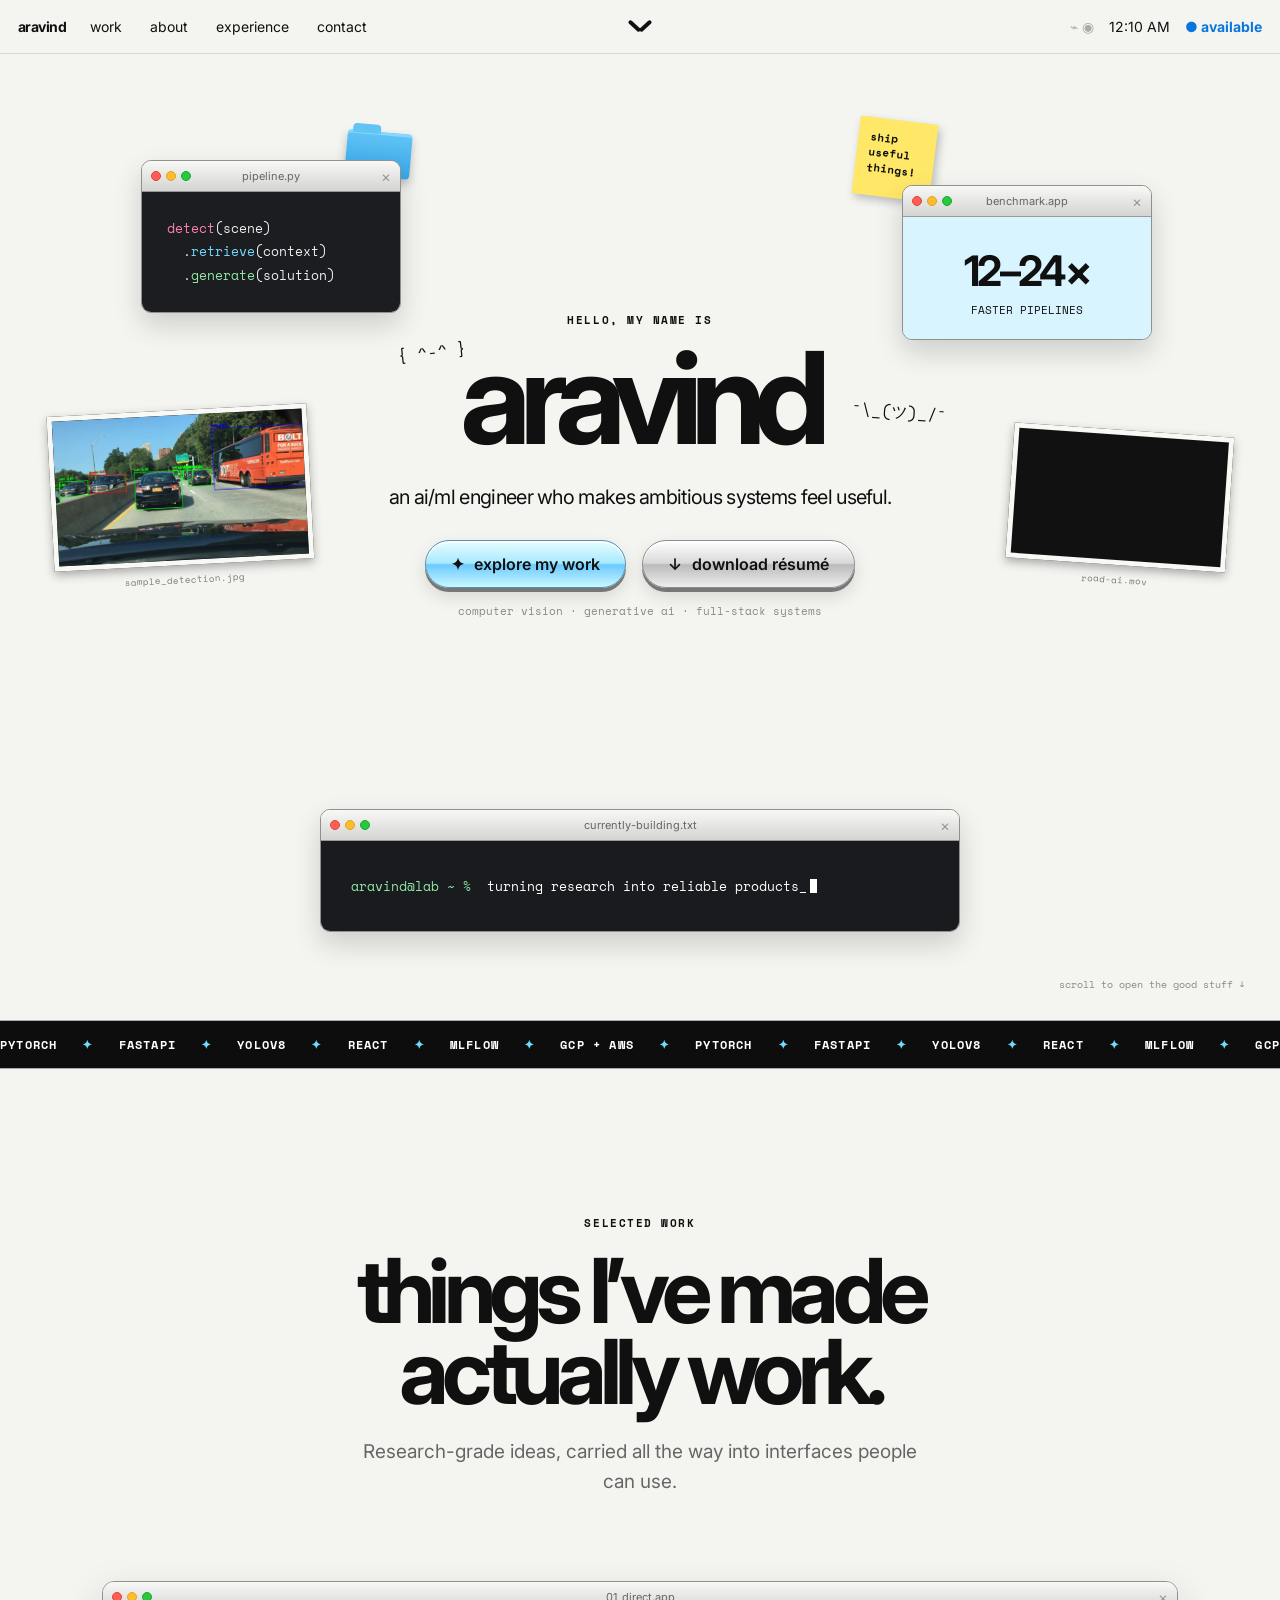
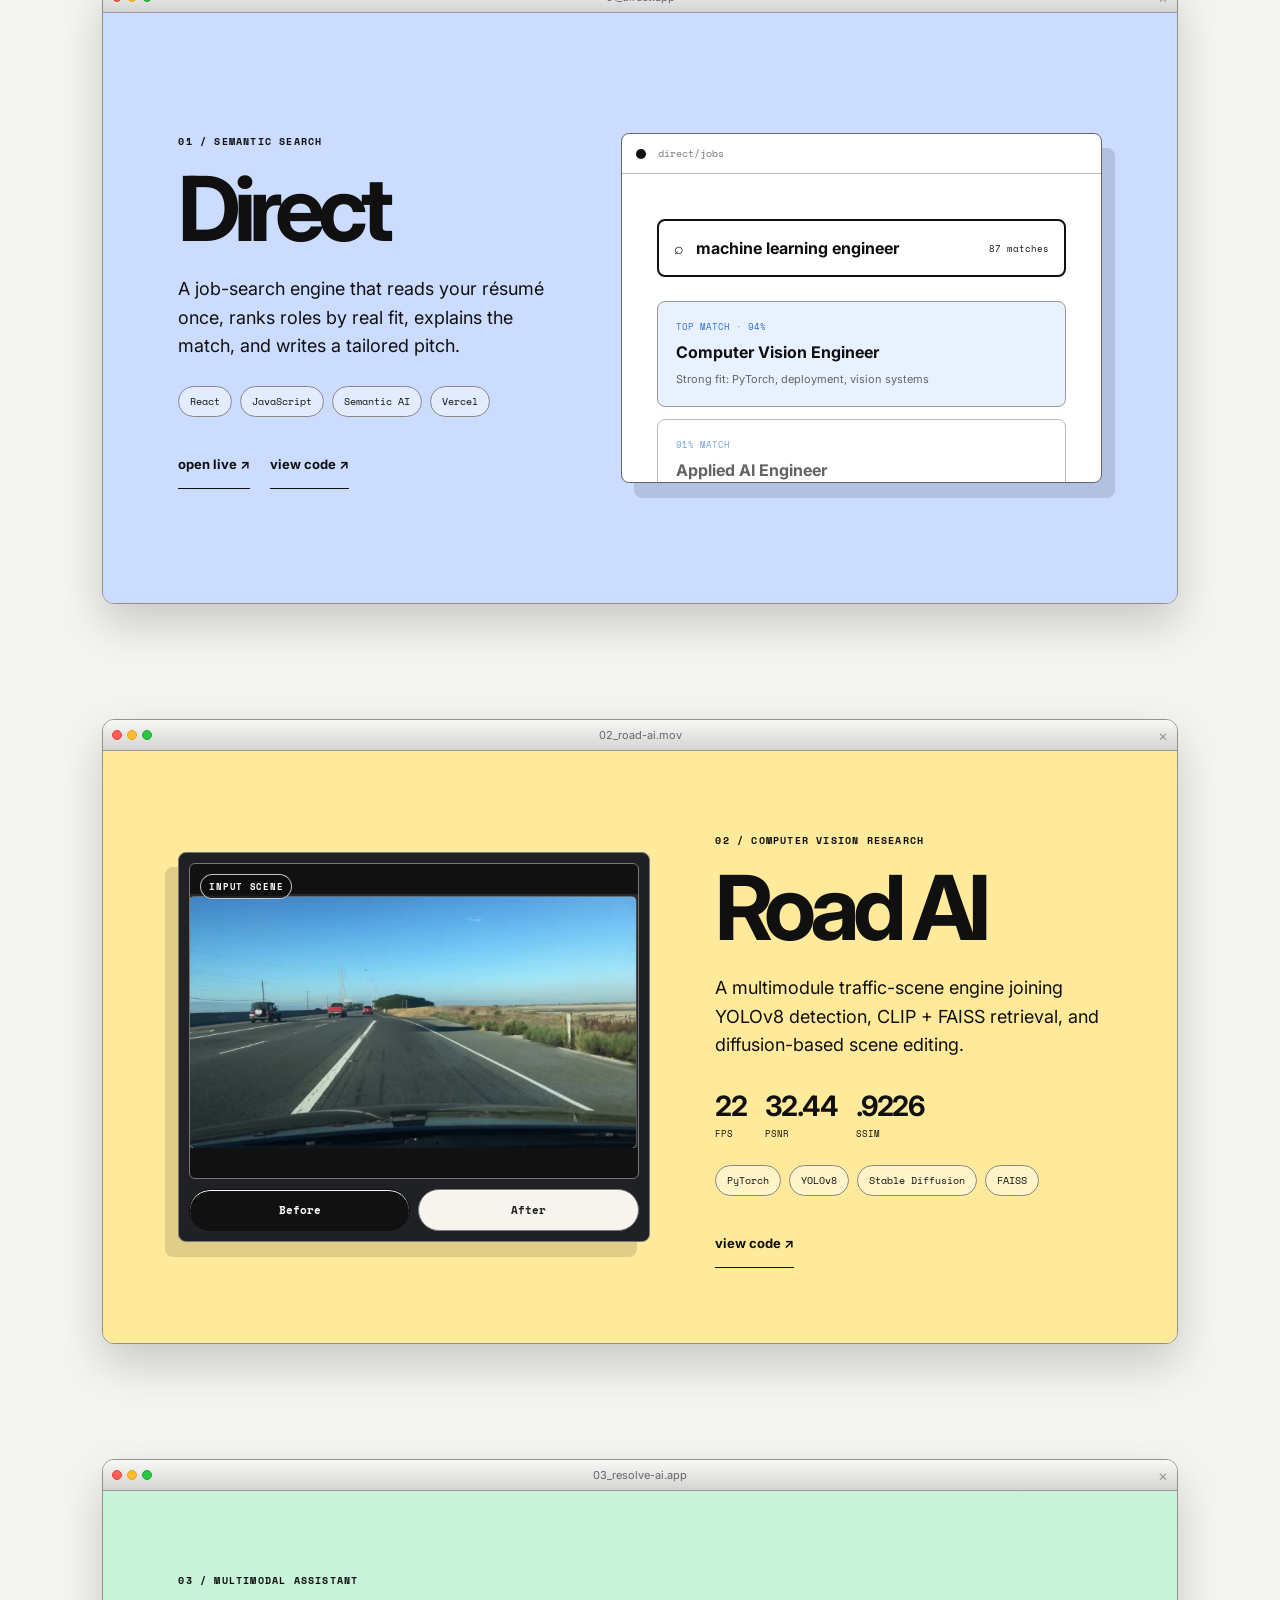
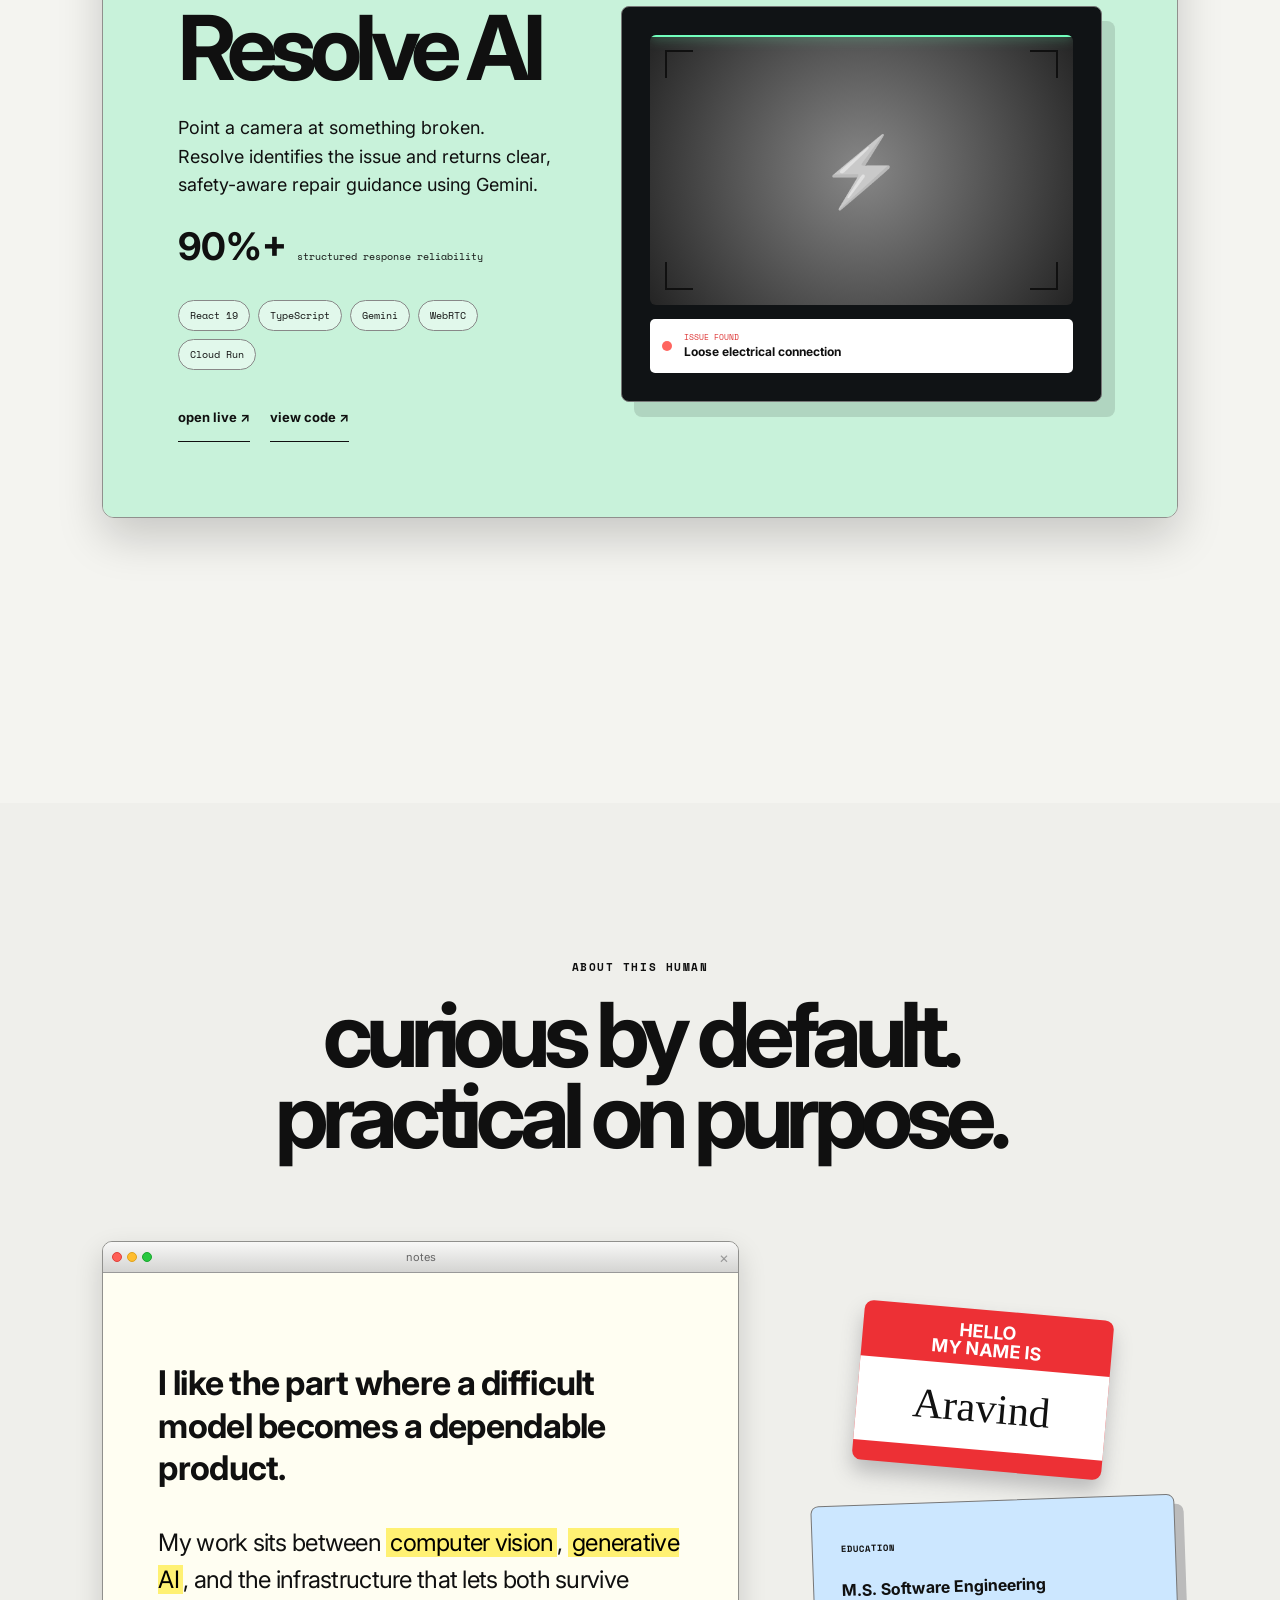
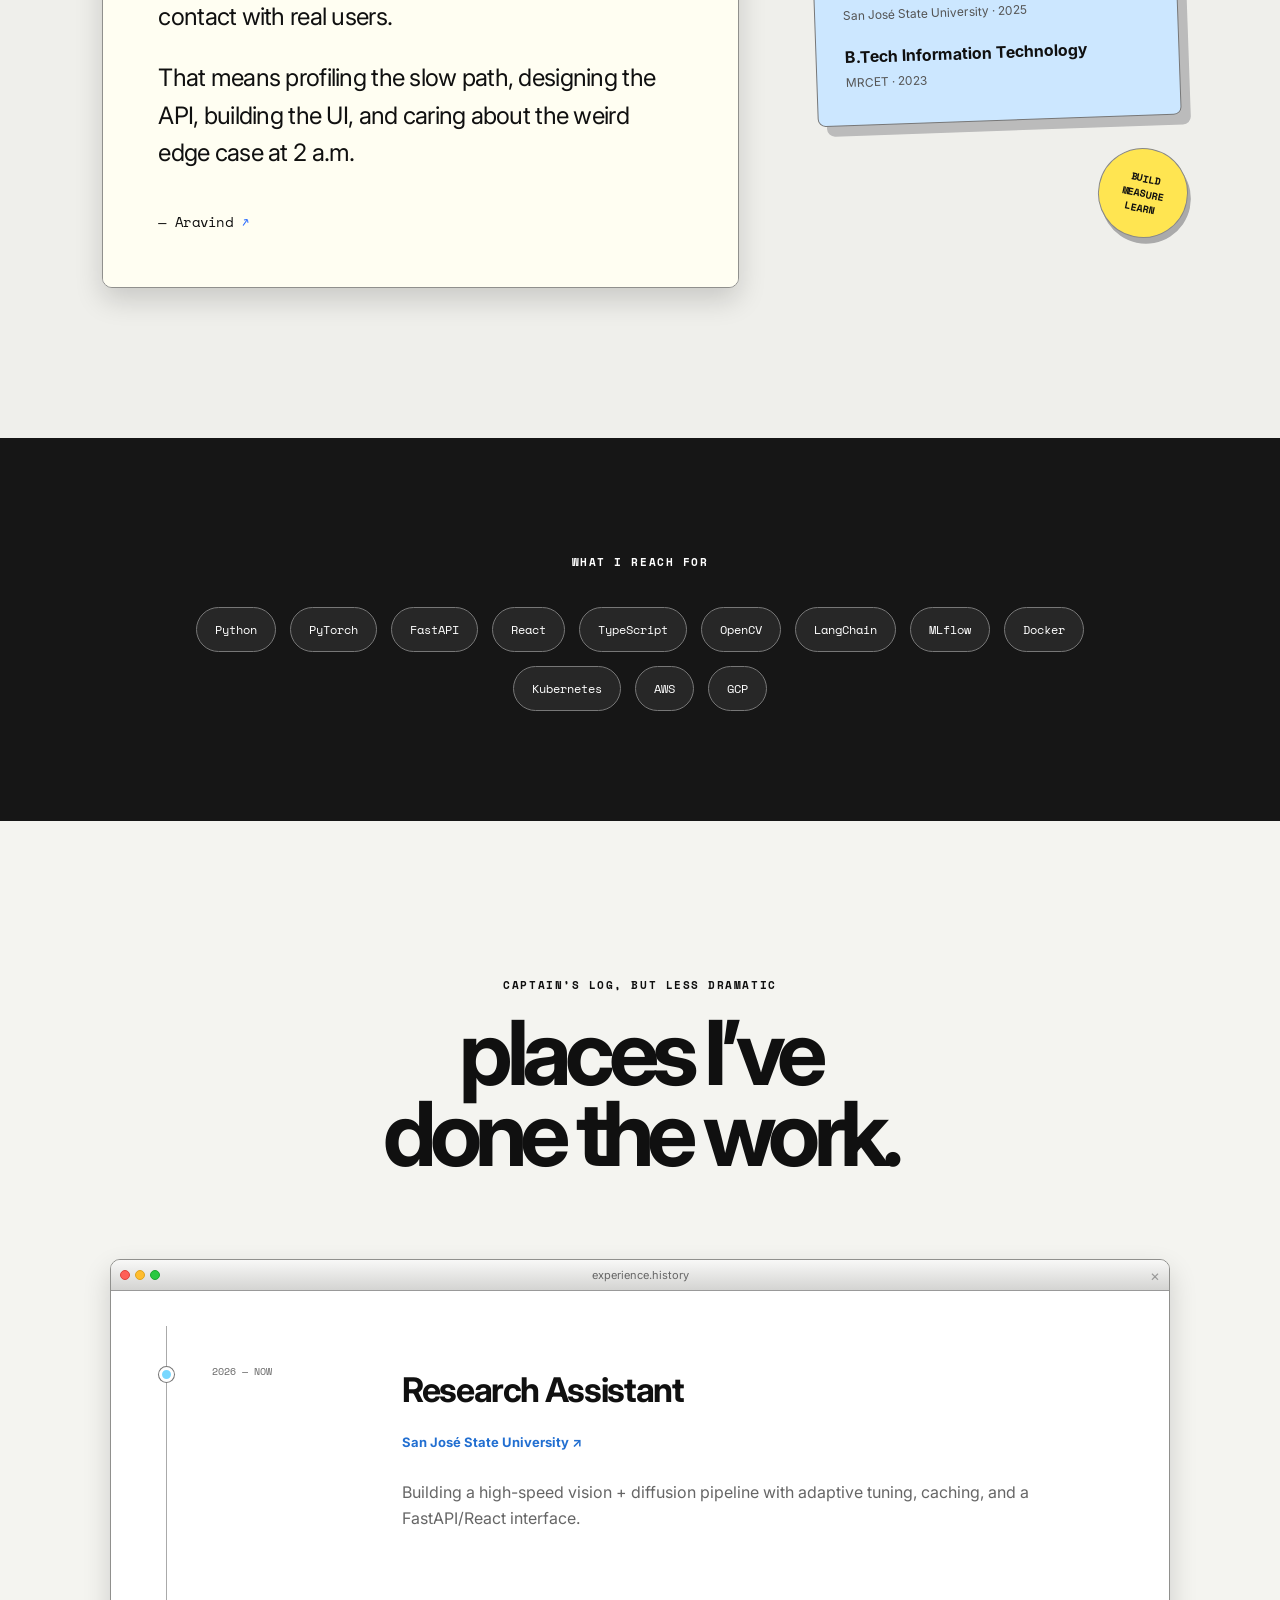
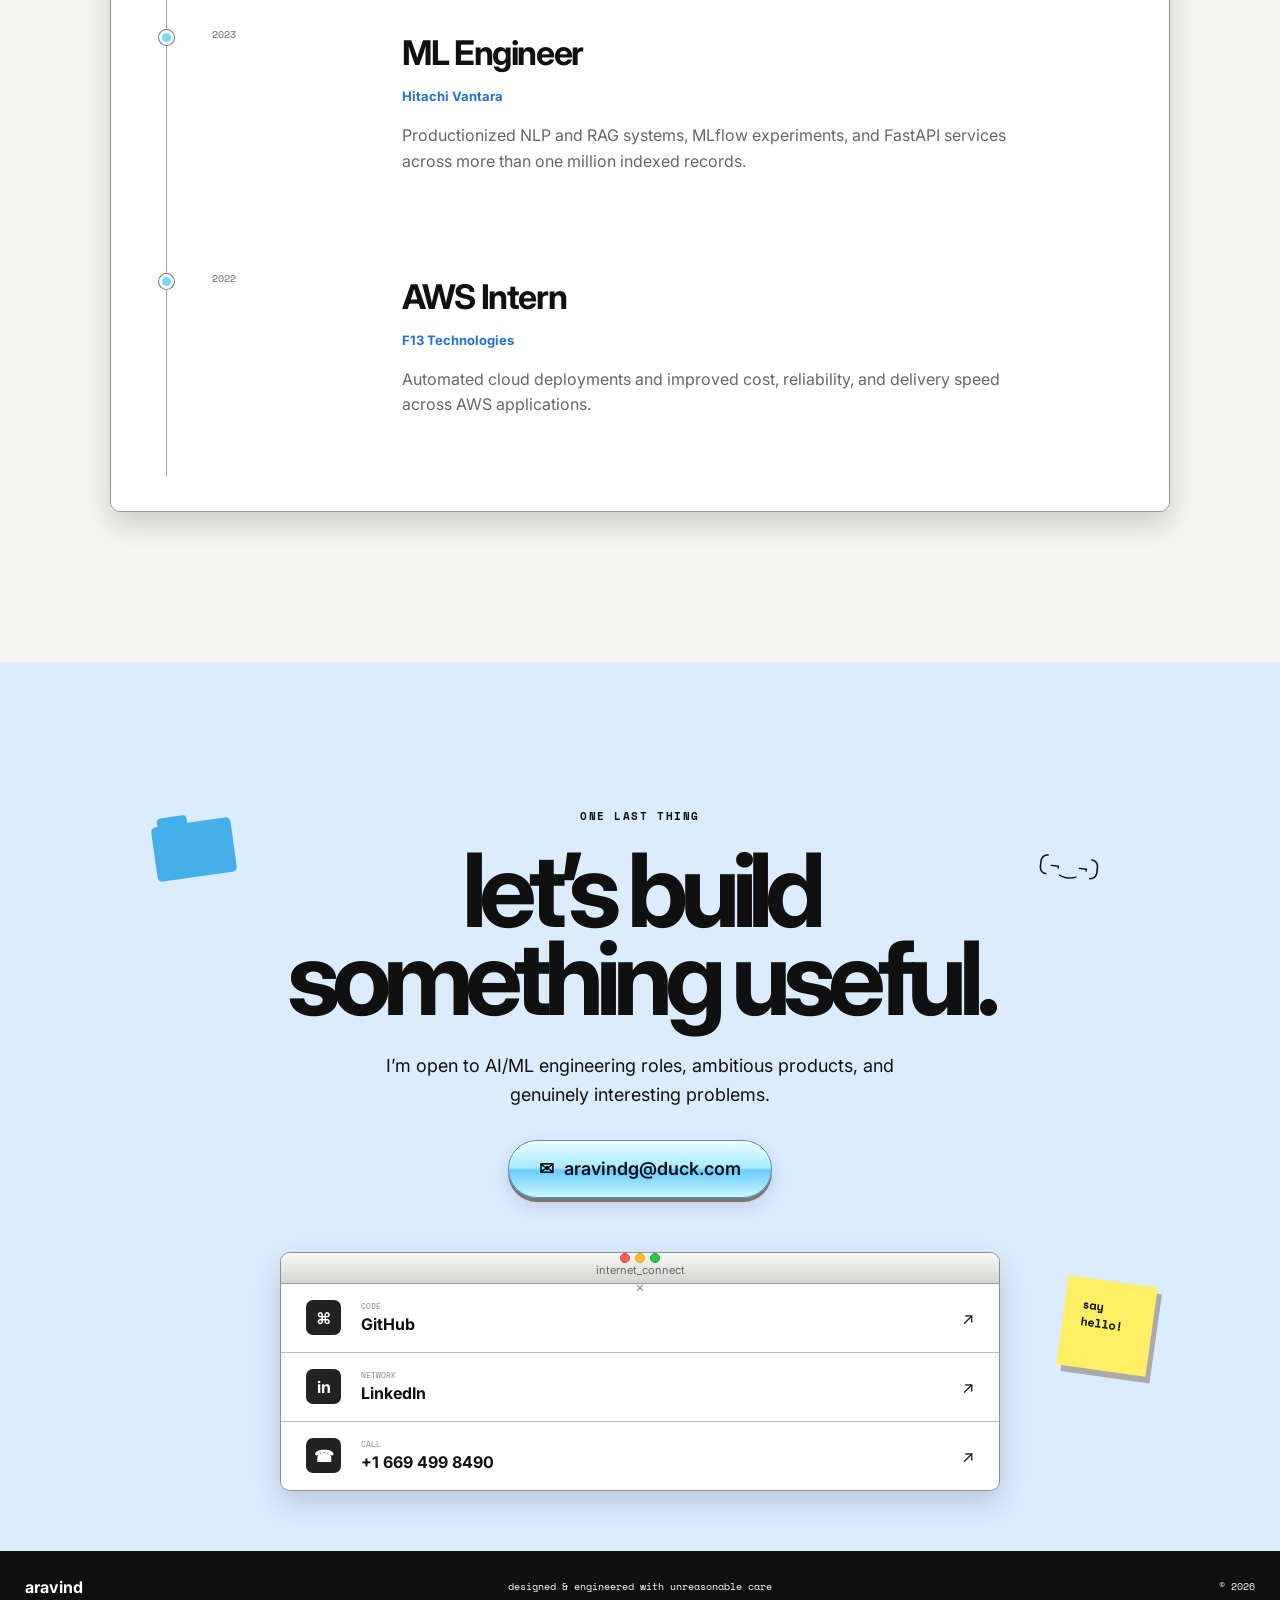
==== index-1.html @ 3f81b46a "Launch audited interactive portfolio" ====
<!doctype html>
<html lang="en">
<head>
  <meta charset="utf-8">
  <meta name="viewport" content="width=device-width,initial-scale=1">
  <meta name="description" content="Aravind Gudikandula — AI/ML engineer building useful computer vision, retrieval, and full-stack systems.">
  <meta name="theme-color" content="#f4f4f0">
  <title>Aravind Gudikandula — AI/ML Engineer</title>
  <link rel="preconnect" href="https://fonts.googleapis.com">
  <link rel="preconnect" href="https://fonts.gstatic.com" crossorigin>
  <link href="https://fonts.googleapis.com/css2?family=Inter:wght@400;500;600;700&family=Space+Mono:wght@400;700&display=swap" rel="stylesheet">
  <link rel="stylesheet" href="clicky.css">
  <link rel="stylesheet" href="clicky-theme.css">
  <link rel="stylesheet" href="clicky-audit.css?v=5">
</head>
<body>
  <a class="skip-link" href="#main">Skip to content</a>
  <header class="menu-bar" aria-label="Primary navigation">
    <a class="wordmark" href="#home">aravind</a>
    <nav class="desktop-nav" aria-label="Portfolio sections"><a href="#work">work</a><a href="#about">about</a><a href="#experience">experience</a><a href="#contact">contact</a></nav>
    <div class="menu-center" aria-hidden="true"><span></span><span></span></div>
    <details class="mobile-nav">
      <summary>menu</summary>
      <nav aria-label="Mobile portfolio sections"><a href="#work">work</a><a href="#about">about</a><a href="#experience">experience</a><a href="#contact">contact</a></nav>
    </details>
    <div class="menu-status"><span class="status-icons" aria-hidden="true">⌁ ◉</span><span id="clock">9:41 AM</span><a class="top-cta" href="mailto:aravindg@duck.com">● available</a></div>
  </header>
  <main id="main">
    <section class="hero dotted" id="home" aria-labelledby="hero-title">
      <div class="floaty folder folder-a" aria-hidden="true"><span></span></div><div class="floaty sticky sticky-a" aria-hidden="true">ship<br>useful<br>things!</div>
      <div class="floaty emoticon face-a" aria-hidden="true">{ ^-^ }</div><div class="floaty emoticon face-b" aria-hidden="true">¯\_(ツ)_/¯</div>
      <div class="floaty mini-photo photo-a" aria-hidden="true"><div><img src="assets/sample_detection.jpg" alt="" width="1280" height="720"></div><small>sample_detection.jpg</small></div><div class="floaty mini-photo photo-b" aria-hidden="true"><div><video autoplay muted loop playsinline preload="metadata"><source src="media/output_detections_web.mp4" type="video/mp4"></video></div><small>road-ai.mov</small></div>
      <div class="window floaty code-window" data-drift="-8" aria-label="A code window showing an AI pipeline"><div class="window-bar"><span class="traffic"><i></i><i></i><i></i></span><span>pipeline.py</span><b>×</b></div><pre><span class="pink">detect</span>(scene)
  .<span class="blue">retrieve</span>(context)
  .<span class="green">generate</span>(solution)</pre></div>
      <div class="window floaty metric-window" data-drift="12" aria-label="A metric window showing 12 to 24 times faster"><div class="window-bar"><span class="traffic"><i></i><i></i><i></i></span><span>benchmark.app</span><b>×</b></div><div class="metric-content"><strong>12–24×</strong><span>faster pipelines</span></div></div>
      <div class="hero-copy"><span class="eyebrow">HELLO, MY NAME IS</span><h1 id="hero-title">aravind</h1><p>an ai/ml engineer who makes ambitious systems feel useful.</p><div class="hero-actions"><a class="aqua-button" href="#work"><span>✦</span> explore my work</a><a class="silver-button" href="Aravind_Gudikandula_.pdf" download><span>↓</span> download résumé</a></div><small>computer vision · generative ai · full-stack systems</small></div>
      <div class="window hero-console" data-drift="5" aria-label="Currently building status"><div class="window-bar"><span class="traffic"><i></i><i></i><i></i></span><span>currently-building.txt</span><b>×</b></div><div class="console-body"><span class="terminal-prompt">aravind@lab ~ %</span><span class="typing-line" data-text="turning research into reliable products_"></span></div></div>
      <a class="scroll-note" href="#work">scroll to open the good stuff ↓</a>
    </section>
    <section class="ticker" aria-label="Core technologies"><div class="ticker-track"><span>PYTORCH</span><i>✦</i><span>FASTAPI</span><i>✦</i><span>YOLOV8</span><i>✦</i><span>REACT</span><i>✦</i><span>MLFLOW</span><i>✦</i><span>GCP + AWS</span><i>✦</i><span>PYTORCH</span><i>✦</i><span>FASTAPI</span><i>✦</i><span>YOLOV8</span><i>✦</i><span>REACT</span><i>✦</i><span>MLFLOW</span><i>✦</i><span>GCP + AWS</span><i>✦</i></div></section>
    <section class="work-section dotted" id="work" aria-labelledby="work-title">
      <div class="section-intro reveal"><span class="kicker">selected work</span><h2 id="work-title">things I’ve made<br>actually work.</h2><p>Research-grade ideas, carried all the way into interfaces people can use.</p></div>
      <article class="project-window project-blue reveal" aria-labelledby="direct-title"><div class="window-bar"><span class="traffic"><i></i><i></i><i></i></span><span>01_direct.app</span><b>×</b></div><div class="project-layout"><div class="project-copy"><span class="project-index">01 / SEMANTIC SEARCH</span><h3 id="direct-title">Direct</h3><p>A job-search engine that reads your résumé once, ranks roles by real fit, explains the match, and writes a tailored pitch.</p><div class="chips"><span>React</span><span>JavaScript</span><span>Semantic AI</span><span>Vercel</span></div><div class="project-links"><a href="https://job-search-engine-eta.vercel.app" target="_blank" rel="noreferrer">open live ↗</a><a href="https://github.com/aravindg24/Job-Search-Engine" target="_blank" rel="noreferrer">view code ↗</a></div></div><div class="project-demo search-demo" aria-hidden="true"><div class="browser-shell"><div class="browser-top"><i></i><span>direct/jobs</span></div><div class="search-ui"><span>⌕</span><b>machine learning engineer</b><em>87 matches</em></div><div class="match-card"><small>TOP MATCH · 94%</small><strong>Computer Vision Engineer</strong><span>Strong fit: PyTorch, deployment, vision systems</span></div><div class="match-card faded"><small>91% MATCH</small><strong>Applied AI Engineer</strong></div></div></div></div></article>
      <article class="project-window project-yellow reveal" aria-labelledby="road-title"><div class="window-bar"><span class="traffic"><i></i><i></i><i></i></span><span>02_road-ai.mov</span><b>×</b></div><div class="project-layout reverse"><div class="project-copy"><span class="project-index">02 / COMPUTER VISION RESEARCH</span><h3 id="road-title">Road AI</h3><p>A multimodule traffic-scene engine joining YOLOv8 detection, CLIP + FAISS retrieval, and diffusion-based scene editing.</p><div class="big-metrics"><div><b>22</b><span>FPS</span></div><div><b>32.44</b><span>PSNR</span></div><div><b>.9226</b><span>SSIM</span></div></div><div class="chips"><span>PyTorch</span><span>YOLOv8</span><span>Stable Diffusion</span><span>FAISS</span></div><div class="project-links"><a href="https://github.com/aravindg24/road-ai" target="_blank" rel="noreferrer">view code ↗</a></div></div><div class="project-demo vision-demo road-comparison" data-road-compare><div class="road-compare-stage"><img class="is-active" data-compare-view="before" src="assets/road-ai-before.png" alt="Original highway scene before Road AI processing" width="656" height="372"><img data-compare-view="after" src="assets/road-ai-after.png" alt="Highway scene after Road AI adds vehicle detection boxes and labels" width="656" height="372"><span class="road-compare-label" aria-live="polite">Input scene</span></div><div class="road-compare-controls" role="group" aria-label="Road AI pipeline comparison"><button class="is-active" type="button" data-compare-target="before" aria-pressed="true">Before</button><button type="button" data-compare-target="after" aria-pressed="false">After</button></div></div></div></article>
      <article class="project-window project-mint reveal" aria-labelledby="resolve-title"><div class="window-bar"><span class="traffic"><i></i><i></i><i></i></span><span>03_resolve-ai.app</span><b>×</b></div><div class="project-layout"><div class="project-copy"><span class="project-index">03 / MULTIMODAL ASSISTANT</span><h3 id="resolve-title">Resolve AI</h3><p>Point a camera at something broken. Resolve identifies the issue and returns clear, safety-aware repair guidance using Gemini.</p><div class="callout"><strong>90%+</strong><span>structured response reliability</span></div><div class="chips"><span>React 19</span><span>TypeScript</span><span>Gemini</span><span>WebRTC</span><span>Cloud Run</span></div><div class="project-links"><a href="https://resolve-ai-service-960225205764.us-central1.run.app/" target="_blank" rel="noreferrer">open live ↗</a><a href="https://github.com/aravindg24/resolve-ai" target="_blank" rel="noreferrer">view code ↗</a></div></div><div class="project-demo resolve-demo" aria-hidden="true"><div class="camera"><div class="scan-line"></div><span class="focus tl"></span><span class="focus tr"></span><span class="focus bl"></span><span class="focus br"></span><div class="socket">⚡</div></div><div class="diagnosis"><i></i><span><small>ISSUE FOUND</small><b>Loose electrical connection</b></span></div></div></div></article>
    </section>
    <section class="about-section" id="about" aria-labelledby="about-title"><div class="about-stage dotted"><div class="section-intro reveal"><span class="kicker">about this human</span><h2 id="about-title">curious by default.<br>practical on purpose.</h2></div><div class="about-grid"><div class="window notes-window reveal"><div class="window-bar"><span class="traffic"><i></i><i></i><i></i></span><span>notes</span><b>×</b></div><div class="notes-copy"><p>I like the part where a difficult model becomes a dependable product.</p><p>My work sits between <mark>computer vision</mark>, <mark>generative AI</mark>, and the infrastructure that lets both survive contact with real users.</p><p>That means profiling the slow path, designing the API, building the UI, and caring about the weird edge case at 2 a.m.</p><div class="signature">— Aravind <span>↗</span></div></div></div><div class="about-side reveal"><div class="hello-card"><span>HELLO<br>MY NAME IS</span><strong>Aravind</strong></div><div class="education-card"><span>EDUCATION</span><b>M.S. Software Engineering</b><p>San José State University · 2025</p><b>B.Tech Information Technology</b><p>MRCET · 2023</p></div><div class="tiny-sticker">BUILD<br>MEASURE<br>LEARN</div></div></div></div><div class="skills-board reveal"><span class="kicker">what I reach for</span><div class="skill-cloud"><span>Python</span><span>PyTorch</span><span>FastAPI</span><span>React</span><span>TypeScript</span><span>OpenCV</span><span>LangChain</span><span>MLflow</span><span>Docker</span><span>Kubernetes</span><span>AWS</span><span>GCP</span></div></div></section>
    <section class="experience-section dotted" id="experience" aria-labelledby="experience-title"><div class="section-intro reveal"><span class="kicker">captain’s log, but less dramatic</span><h2 id="experience-title">places I’ve<br>done the work.</h2></div><div class="timeline-window window reveal"><div class="window-bar"><span class="traffic"><i></i><i></i><i></i></span><span>experience.history</span><b>×</b></div><div class="timeline-list"><article><time>2026 — NOW</time><div><h3>Research Assistant</h3><a href="https://www.sjsu.edu/" target="_blank" rel="noreferrer">San José State University ↗</a><p>Building a high-speed vision + diffusion pipeline with adaptive tuning, caching, and a FastAPI/React interface.</p></div><span class="timeline-dot"></span></article><article><time>2023</time><div><h3>ML Engineer</h3><strong>Hitachi Vantara</strong><p>Productionized NLP and RAG systems, MLflow experiments, and FastAPI services across more than one million indexed records.</p></div><span class="timeline-dot"></span></article><article><time>2022</time><div><h3>AWS Intern</h3><strong>F13 Technologies</strong><p>Automated cloud deployments and improved cost, reliability, and delivery speed across AWS applications.</p></div><span class="timeline-dot"></span></article></div></div></section>
    <section class="contact-section" id="contact" aria-labelledby="contact-title"><div class="contact-chaos dotted"><div class="floaty contact-folder" aria-hidden="true"><span></span></div><div class="floaty contact-face" aria-hidden="true">(¬‿¬)</div><div class="floaty contact-sticky" aria-hidden="true">say<br>hello!</div><div class="contact-copy reveal"><span class="kicker">one last thing</span><h2 id="contact-title">let’s build<br>something useful.</h2><p>I’m open to AI/ML engineering roles, ambitious products, and genuinely interesting problems.</p><a class="aqua-button large" href="mailto:aravindg@duck.com"><span>✉</span> aravindg@duck.com</a></div><div class="window contact-window reveal"><div class="window-bar"><span class="traffic"><i></i><i></i><i></i></span><span>internet_connect</span><b>×</b></div><a href="https://github.com/aravindg24" target="_blank" rel="noreferrer"><span>⌘</span><div><small>CODE</small><b>GitHub</b></div><i>↗</i></a><a href="https://linkedin.com/in/aravind-gudikandula" target="_blank" rel="noreferrer"><span>in</span><div><small>NETWORK</small><b>LinkedIn</b></div><i>↗</i></a><a href="tel:+16694998490"><span>☎</span><div><small>CALL</small><b>+1 669 499 8490</b></div><i>↗</i></a></div></div></section>
  </main>
  <footer><a href="#home">aravind</a><span>designed & engineered with unreasonable care</span><span>© 2026</span></footer>
  <script src="clicky.js" defer></script>
  <script src="clicky-audit.js?v=2" defer></script>
</body>
</html>
---- clicky.css ----
:root{--paper:#f4f4f0;--ink:#101010;--blue:#277cff;--aqua:#bff6ff;--mono:'Space Mono',monospace;--sans:'Inter',Arial,sans-serif}*{box-sizing:border-box}html{scroll-behavior:smooth}body{margin:0;color:var(--ink);background:var(--paper);font-family:var(--sans);font-size:16px;overflow-x:hidden}a{color:inherit;text-decoration:none}button,a{touch-action:manipulation}::selection{background:#9be8ff;color:#000}.skip-link{position:fixed;left:12px;top:-60px;z-index:1000;background:#000;color:#fff;padding:10px 16px;border-radius:8px}.skip-link:focus{top:12px}.dotted{background-image:radial-gradient(#c8c8c4 .7px,transparent .7px);background-size:18px 18px}.menu-bar{height:54px;position:fixed;inset:0 0 auto;z-index:100;display:grid;grid-template-columns:1fr auto 1fr;align-items:center;padding:0 18px;border-bottom:1px solid #d8d8d4;background:rgba(244,244,240,.9);backdrop-filter:blur(14px);font-size:14px}.wordmark{font-weight:700;letter-spacing:-.04em}.desktop-nav{display:flex;gap:28px;margin-left:26px}.desktop-nav a,.top-cta{transition:.2s}.desktop-nav a:hover{color:var(--blue);transform:translateY(-1px)}.menu-center{position:absolute;left:50%;top:13px;width:32px;height:27px;transform:translateX(-50%)}.menu-center span{position:absolute;width:15px;height:4px;background:#111;border-radius:3px;transform:rotate(42deg);left:3px;top:11px}.menu-center span+span{transform:rotate(-42deg);left:14px}.menu-status{justify-self:end;display:flex;gap:15px;align-items:center}.status-icons{color:#aaa}.top-cta{color:#0876dc;font-weight:700}.top-cta:hover{transform:translateY(-1px)}
.hero{min-height:1020px;position:relative;display:flex;align-items:center;justify-content:center;padding:100px 24px 160px;overflow:hidden}.hero-copy{position:relative;z-index:5;text-align:center;margin-top:-35px}.eyebrow,.kicker{display:inline-block;font:700 11px var(--mono);letter-spacing:.14em;text-transform:uppercase}.hero h1{font-size:clamp(76px,10vw,164px);line-height:.82;letter-spacing:-.09em;margin:16px 0 32px}.hero-copy>p{font-size:clamp(18px,1.55vw,26px);letter-spacing:-.035em;margin:0 auto 28px;max-width:650px}.hero-copy>small{display:block;margin-top:15px;color:#888;font:11px var(--mono)}.hero-actions{display:flex;gap:16px;justify-content:center}.aqua-button,.silver-button{min-height:48px;display:inline-flex;align-items:center;gap:10px;padding:0 25px;border:1px solid #8e8e8e;border-radius:999px;font-weight:600;box-shadow:inset 0 2px 0 rgba(255,255,255,.9),0 4px 0 #777,0 8px 18px rgba(0,0,0,.13);transition:.18s}.aqua-button{background:linear-gradient(#e8fdff 0,#a8eaff 48%,#6ccaff 52%,#c9f7ff 100%);border-color:#5591b3}.silver-button{background:linear-gradient(#fff,#d9d9d9 48%,#bbb 52%,#eee)}.aqua-button:hover,.silver-button:hover{transform:translateY(-3px);box-shadow:inset 0 2px 0 #fff,0 6px 0 #777,0 12px 25px rgba(0,0,0,.16)}.aqua-button:active,.silver-button:active{transform:translateY(2px);box-shadow:inset 0 1px 2px #777,0 1px 0 #777}.floaty{position:absolute;z-index:2}.window,.project-window{background:#ececea;border:1px solid #90908d;border-radius:10px;box-shadow:0 12px 28px rgba(0,0,0,.16);overflow:hidden}.window-bar{height:31px;display:grid;grid-template-columns:1fr auto 1fr;align-items:center;padding:0 9px;border-bottom:1px solid #999;background:linear-gradient(#f8f8f7,#d4d4d2);color:#666;font:11px var(--sans);user-select:none}.window-bar>b{justify-self:end;font-size:15px;font-weight:400;color:#999}.traffic{display:flex;gap:5px}.traffic i{width:10px;height:10px;border-radius:50%;background:#ff5f57;border:1px solid #df413a}.traffic i:nth-child(2){background:#ffbd2e;border-color:#dfa31e}.traffic i:nth-child(3){background:#28c840;border-color:#1aa62e}.code-window{left:11%;top:160px;width:260px;transform:rotate(-3deg)}.code-window pre{margin:0;padding:25px;background:#1c1d20;color:#eee;font:13px/1.8 var(--mono)}.pink{color:#ff7eb3}.blue{color:#75d7ff}.green{color:#92e6a7}.metric-window{right:10%;top:185px;width:250px;transform:rotate(2.5deg)}.metric-content{height:122px;display:flex;flex-direction:column;align-items:center;justify-content:center;background:#d8f4ff}.metric-content strong{font-size:42px;letter-spacing:-.06em}.metric-content span{font:11px var(--mono);text-transform:uppercase}.hero-console{position:absolute;left:50%;bottom:88px;transform:translateX(-50%);width:min(750px,50vw)}.console-body{background:#1a1b1f;color:#fff;padding:26px 30px;min-height:90px;font:13px var(--mono);display:flex;gap:16px;align-items:center}.terminal-prompt{color:#91e5a6}.typing-line::after{content:'';display:inline-block;width:7px;height:14px;margin-left:3px;background:#fff;vertical-align:-2px;animation:blink .8s steps(1) infinite}@keyframes blink{50%{opacity:0}}.folder{width:65px;height:45px;border-radius:4px;background:linear-gradient(#62c4f5,#38a7e9);box-shadow:inset 0 3px 0 #88d7ff,0 5px 10px #bbb;transform:rotate(5deg)}.folder span{position:absolute;width:28px;height:9px;background:#62c4f5;left:5px;top:-7px;border-radius:4px 4px 0 0}.folder-a{left:27%;top:132px}.sticky{width:78px;height:78px;padding:12px;background:#ffe868;box-shadow:3px 4px 8px #bbb;font:700 11px/1.4 var(--mono);transform:rotate(7deg)}.sticky-a{right:27%;top:120px}.emoticon{font:16px var(--mono)}.face-a{left:31%;top:340px;transform:rotate(-6deg)}.face-b{right:26%;top:400px;transform:rotate(4deg)}.mini-photo{width:105px;text-align:center;transform:rotate(-3deg)}.mini-photo>div{height:70px;display:flex;justify-content:center;align-items:center;background:#111;color:#fff;border:5px solid #f8f8f5;box-shadow:0 4px 10px #aaa;font:700 28px var(--mono)}.mini-photo small{font:9px var(--mono);color:#777}.photo-a{left:7%;top:475px}.photo-a>div{background:linear-gradient(135deg,#ff9c81,#7f65ff)}.photo-b{right:8%;top:515px;transform:rotate(4deg)}.photo-b>div{background:#bddcff;line-height:.7}.photo-b b{font-size:10px}.scroll-note{position:absolute;right:35px;bottom:28px;font:10px var(--mono);color:#888}.ticker{overflow:hidden;border-block:1px solid #aaa;background:#0d0d0d;color:#fff}.ticker-track{display:flex;width:max-content;gap:25px;padding:15px 0;animation:ticker 28s linear infinite;font:700 12px var(--mono);letter-spacing:.1em}.ticker-track i{color:#6ddcff;font-style:normal}@keyframes ticker{to{transform:translateX(-50%)}}
.work-section{padding:140px max(24px,8vw) 170px}.section-intro{max-width:820px;margin:0 auto 85px;text-align:center}.section-intro h2{font-size:clamp(50px,7vw,104px);line-height:.9;letter-spacing:-.075em;margin:18px 0 25px}.section-intro p{max-width:590px;margin:auto;color:#666;font-size:19px;line-height:1.55}.project-window{max-width:1180px;margin:0 auto 115px;border-radius:12px;box-shadow:0 20px 45px rgba(0,0,0,.18)}.project-layout{min-height:590px;padding:75px;display:grid;grid-template-columns:.88fr 1.12fr;gap:65px;align-items:center}.project-layout.reverse{grid-template-columns:1.1fr .9fr}.project-layout.reverse .project-copy{order:2}.project-blue .project-layout{background:#cbdcff}.project-yellow .project-layout{background:#ffe99a}.project-mint .project-layout{background:#c8f2da}.project-copy h3{font-size:clamp(56px,7vw,96px);line-height:.9;letter-spacing:-.08em;margin:18px 0 25px}.project-copy>p{font-size:18px;line-height:1.6;max-width:480px}.project-index{font:700 10px var(--mono);letter-spacing:.12em}.chips{display:flex;flex-wrap:wrap;gap:8px;margin:25px 0}.chips span,.skill-cloud span{border:1px solid #888;border-radius:999px;background:rgba(255,255,255,.45);padding:7px 11px;font:10px var(--mono)}.project-links{display:flex;gap:20px;margin-top:28px}.project-links a{border-bottom:1px solid;font-weight:700;font-size:13px;padding-bottom:3px}.project-links a:hover{color:#1267db}.project-demo{position:relative;min-height:390px}.browser-shell{position:absolute;inset:20px 0;background:#fff;border:1px solid #666;border-radius:8px;box-shadow:13px 15px 0 rgba(0,0,0,.12);overflow:hidden}.browser-top{height:40px;border-bottom:1px solid #bbb;display:flex;align-items:center;gap:12px;padding:0 14px;font:10px var(--mono);color:#777}.browser-top i{width:10px;height:10px;background:#111;border-radius:50%}.search-ui{margin:45px 35px 24px;padding:15px;border:2px solid #111;border-radius:8px;display:grid;grid-template-columns:auto 1fr auto;gap:12px;align-items:center}.search-ui em{font:9px var(--mono);font-style:normal}.match-card{margin:12px 35px;padding:18px;border:1px solid #999;border-radius:8px;display:flex;flex-direction:column;gap:7px;background:#e8f1ff}.match-card small{font:9px var(--mono);color:#316ed0}.match-card span{font-size:11px;color:#666}.match-card.faded{background:#fff;opacity:.65}.vision-demo{border:1px solid #777;border-radius:8px;background:#222;box-shadow:-13px 15px 0 rgba(0,0,0,.12);overflow:hidden}.road-scene{position:absolute;inset:0;background:linear-gradient(#83caff 0 45%,#93c46c 45% 58%,#555 58%);overflow:hidden}.road-scene:after{content:'';position:absolute;bottom:-20px;left:28%;width:44%;height:65%;background:#333;clip-path:polygon(40% 0,60% 0,100% 100%,0 100%)}.sun{position:absolute;right:16%;top:12%;width:50px;height:50px;border-radius:50%;background:#fff1a6}.road-line{position:absolute;z-index:1;width:9px;height:85px;background:#fff;bottom:8px;left:48%;transform:rotate(2deg)}.road-line.two{left:58%;bottom:100px;height:35px}.car{position:absolute;z-index:2;width:90px;height:45px;background:#d94a41;bottom:70px;left:27%;border-radius:12px 18px 6px 6px;border:2px solid #ffea61;box-shadow:0 0 0 2px #222}.car-two{background:#5282c4;left:61%;bottom:125px;transform:scale(.72)}.car b{position:absolute;left:-2px;top:-23px;background:#ffea61;padding:3px 5px;font:8px var(--mono);white-space:nowrap}.play-pill{position:absolute;z-index:3;bottom:18px;left:50%;transform:translateX(-50%);background:rgba(255,255,255,.85);border:1px solid #777;border-radius:999px;padding:10px 16px;font:10px var(--mono);box-shadow:0 3px 7px #333}.big-metrics{display:flex;gap:18px;margin:25px 0}.big-metrics div{display:flex;flex-direction:column}.big-metrics b{font-size:28px;letter-spacing:-.05em}.big-metrics span{font:9px var(--mono)}.resolve-demo{padding:28px;background:#101315;border:1px solid #777;border-radius:8px;box-shadow:13px 15px 0 rgba(0,0,0,.12)}.camera{height:270px;position:relative;border-radius:6px;background:radial-gradient(circle at center,#878787,#242424);overflow:hidden}.socket{position:absolute;left:50%;top:50%;transform:translate(-50%,-50%);font-size:68px;filter:grayscale(1)}.scan-line{position:absolute;z-index:2;left:0;right:0;height:2px;background:#72ffbd;box-shadow:0 0 12px #72ffbd;animation:scan 2.8s ease-in-out infinite}@keyframes scan{0%,100%{top:8%}50%{top:90%}}.focus{position:absolute;width:28px;height:28px}.focus.tl{left:15px;top:15px;border-left:2px solid;border-top:2px solid}.focus.tr{right:15px;top:15px;border-right:2px solid;border-top:2px solid}.focus.bl{left:15px;bottom:15px;border-left:2px solid;border-bottom:2px solid}.focus.br{right:15px;bottom:15px;border-right:2px solid;border-bottom:2px solid}.diagnosis{display:flex;gap:12px;align-items:center;background:#fff;margin-top:14px;padding:12px;border-radius:5px}.diagnosis i{width:10px;height:10px;border-radius:50%;background:#ff655f}.diagnosis span{display:flex;flex-direction:column}.diagnosis small{font:8px var(--mono);color:#d33}.diagnosis b{font-size:12px}.callout{display:flex;align-items:baseline;gap:10px}.callout strong{font-size:38px}.callout span{font:10px var(--mono)}
.about-section{background:#efefeb}.about-stage{padding:150px max(24px,8vw)}.about-grid{max-width:1100px;margin:auto;display:grid;grid-template-columns:1.4fr .8fr;gap:75px;align-items:center}.notes-window{transform:rotate(-1deg)}.notes-copy{padding:55px;background:#fffef2;font-size:24px;line-height:1.55;letter-spacing:-.03em}.notes-copy p:first-child{font-size:34px;font-weight:700;line-height:1.25}.notes-copy mark{background:#fff173;padding:0 4px}.signature{margin-top:40px;font:14px var(--mono)}.signature span{display:inline-block;color:#286aff;transform:rotate(-10deg)}.about-side{position:relative;min-height:510px}.hello-card{position:absolute;top:0;left:12%;width:250px;height:160px;background:#ed3035;color:#fff;border-radius:9px;box-shadow:0 12px 20px #bbb;text-align:center;transform:rotate(5deg)}.hello-card span{display:block;padding:13px 0 7px;font:700 18px/1 var(--sans)}.hello-card strong{display:block;background:#fff;color:#111;padding:18px 5px;font:42px cursive}.education-card{position:absolute;top:190px;left:0;right:0;padding:28px;background:#cce7ff;border:1px solid #777;border-radius:8px;box-shadow:9px 10px 0 #bbb;transform:rotate(-2deg)}.education-card>span{font:700 9px var(--mono)}.education-card b{display:block;margin-top:20px}.education-card p{margin:5px 0;color:#555;font-size:12px}.tiny-sticker{position:absolute;right:-10px;bottom:-18px;width:90px;height:90px;border-radius:50%;display:flex;align-items:center;justify-content:center;text-align:center;background:#ffe551;border:1px solid #888;box-shadow:4px 5px 0 #aaa;font:700 10px/1.5 var(--mono);transform:rotate(12deg)}.skills-board{padding:110px max(24px,8vw);text-align:center;background:#161616;color:#fff}.skill-cloud{max-width:1000px;margin:35px auto 0;display:flex;flex-wrap:wrap;gap:14px;justify-content:center}.skill-cloud span{background:#272727;border-color:#777;padding:13px 18px;font-size:12px;transition:.2s}.skill-cloud span:hover{background:#bff6ff;color:#111;transform:translateY(-4px) rotate(-1deg)}
.experience-section{padding:150px max(24px,8vw)}.timeline-window{max-width:1060px;margin:auto}.timeline-list{padding:35px 55px;background:#fff}.timeline-list article{position:relative;display:grid;grid-template-columns:150px 1fr;gap:40px;padding:38px 10px 42px 45px;border-left:1px solid #aaa}.timeline-list time{font:10px var(--mono);color:#666}.timeline-list h3{font-size:34px;letter-spacing:-.04em;margin:0 0 5px}.timeline-list strong,.timeline-list a{font-size:13px;font-weight:700;color:#226fd1}.timeline-list p{max-width:650px;color:#666;line-height:1.6}.timeline-dot{position:absolute;left:-8px;top:41px;width:15px;height:15px;border-radius:50%;background:#78d8ff;border:3px solid #fff;box-shadow:0 0 0 1px #777}
.contact-section{background:#dcecff}.contact-chaos{min-height:850px;padding:160px max(24px,8vw);position:relative;overflow:hidden}.contact-copy{text-align:center;max-width:740px;margin:auto}.contact-copy h2{font-size:clamp(65px,8vw,120px);line-height:.86;letter-spacing:-.08em;margin:20px 0 30px}.contact-copy p{font-size:18px;line-height:1.6;max-width:580px;margin:0 auto 30px}.aqua-button.large{font-size:18px;min-height:58px;padding-inline:30px}.contact-window{position:absolute;left:50%;bottom:50px;transform:translateX(-50%);width:min(720px,72vw)}.contact-window>a{display:grid;grid-template-columns:40px 1fr auto;gap:15px;align-items:center;padding:16px 25px;border-bottom:1px solid #bbb;background:#fff;transition:.2s}.contact-window>a:last-child{border-bottom:0}.contact-window>a:hover{background:#fff8bd;padding-left:31px}.contact-window>a>span{width:35px;height:35px;display:flex;align-items:center;justify-content:center;border-radius:7px;background:#222;color:#fff;font-weight:700}.contact-window div{display:flex;flex-direction:column}.contact-window small{font:8px var(--mono);color:#888}.contact-window i{font-style:normal}.contact-folder{left:12%;top:160px;width:80px;height:55px;border-radius:5px;background:#45afe9;transform:rotate(-8deg)}.contact-folder span{position:absolute;top:-8px;left:7px;width:30px;height:10px;background:#45afe9;border-radius:4px 4px 0 0}.contact-face{right:14%;top:190px;font:20px var(--mono);transform:rotate(7deg)}.contact-sticky{right:10%;bottom:180px;width:90px;height:90px;background:#ffef65;padding:18px;box-shadow:5px 6px 0 #aaa;font:700 12px var(--mono);transform:rotate(8deg)}footer{min-height:72px;background:#101010;color:#fff;display:grid;grid-template-columns:1fr auto 1fr;align-items:center;padding:0 25px;font:10px var(--mono)}footer>a{font:700 16px var(--sans)}footer span:last-child{justify-self:end}.reveal{opacity:0;transform:translateY(35px);transition:opacity .75s ease,transform .75s cubic-bezier(.2,.7,.2,1)}.reveal.visible{opacity:1;transform:none}
@media(max-width:900px){.menu-bar{grid-template-columns:1fr 1fr}.desktop-nav,.menu-center,.status-icons,#clock{display:none}.hero{min-height:900px}.code-window{left:3%;top:135px;width:210px}.metric-window{right:3%;top:180px;width:200px}.folder-a,.sticky-a,.face-a,.face-b{display:none}.photo-a{left:3%;top:610px}.photo-b{right:4%;top:620px}.hero-console{width:88vw;bottom:90px}.project-layout,.project-layout.reverse{grid-template-columns:1fr;padding:45px;gap:35px}.project-layout.reverse .project-copy{order:0}.project-demo{min-height:330px}.about-grid{grid-template-columns:1fr}.about-side{min-height:510px;max-width:500px;width:100%;margin:auto}.contact-folder,.contact-face{display:none}}
@media(max-width:600px){.menu-bar{padding:0 12px}.top-cta{font-size:11px}.hero{min-height:820px;padding-top:70px}.hero h1{font-size:74px}.hero-copy{margin-top:-80px}.hero-copy>p{font-size:16px;max-width:330px}.hero-actions{flex-direction:column;align-items:center}.aqua-button,.silver-button{width:230px;justify-content:center}.code-window{top:95px;left:12px;width:170px}.code-window pre{font-size:9px;padding:14px}.metric-window{top:115px;right:10px;width:150px}.metric-content{height:83px}.metric-content strong{font-size:28px}.mini-photo{display:none}.hero-console{bottom:55px}.console-body{padding:16px;font-size:9px;flex-direction:column;align-items:flex-start;gap:5px;min-height:70px}.scroll-note{display:none}.work-section,.about-stage,.experience-section{padding:100px 16px}.section-intro{margin-bottom:55px}.section-intro h2{font-size:54px}.project-window{margin-bottom:65px}.project-layout{padding:32px 22px;min-height:auto}.project-copy h3{font-size:58px}.project-copy>p{font-size:15px}.project-demo{min-height:290px}.big-metrics{gap:12px}.big-metrics b{font-size:22px}.search-ui{margin:25px 15px 18px;grid-template-columns:auto 1fr}.search-ui em{display:none}.match-card{margin:10px 15px}.about-grid{gap:35px}.notes-copy{padding:30px 24px;font-size:18px}.notes-copy p:first-child{font-size:26px}.timeline-list{padding:20px}.timeline-list article{grid-template-columns:1fr;gap:9px;padding-left:28px}.timeline-list h3{font-size:27px}.contact-chaos{min-height:760px;padding:120px 16px}.contact-copy h2{font-size:62px}.contact-window{width:92vw;bottom:35px}.contact-window>a{padding:13px}.contact-sticky{display:none}footer{grid-template-columns:1fr auto}footer span:nth-child(2){display:none}}
@media(prefers-reduced-motion:reduce){html{scroll-behavior:auto}.ticker-track,.scan-line,.typing-line::after{animation:none}.reveal{opacity:1;transform:none;transition:none}.aqua-button,.silver-button,.skill-cloud span{transition:none}}

/* Tavus-inspired editorial skin: warm paper, hard edges, vivid human colors. */
:root{--paper:#f7f4ef;--ink:#28292a;--blue:#ff6183;--aqua:#0cb531}
body{background:var(--paper)}
.window,.project-window,.browser-shell,.vision-demo,.resolve-demo,.education-card{border-radius:0}
.aqua-button{background:#ff6183;border-color:#28292a;box-shadow:5px 5px 0 #28292a}
.silver-button{background:#0cb531;border-color:#28292a;box-shadow:5px 5px 0 #28292a}
.aqua-button:hover,.silver-button:hover{box-shadow:2px 2px 0 #28292a;transform:translate(3px,3px)}
.metric-content{background:#ff6183}.project-blue .project-layout{background:#ff8ea3}.project-yellow .project-layout{background:#f7f4ef}.project-mint .project-layout{background:#0cb531}
.about-section{background:#f7f4ef}.notes-copy{background:#fffdf7}.skills-board{background:#28292a}.skill-cloud span:hover{background:#ff6183}
.contact-section{background:#0cb531}.contact-window>a:hover{background:#ff8ea3}
.ticker-track i{color:#ff6183}.top-cta{color:#0a9b2a}
.project-window{box-shadow:12px 12px 0 #28292a}.window-bar{background:#f7f4ef;color:#28292a}
.hero h1,.section-intro h2,.project-copy h3,.contact-copy h2{font-weight:600}
@media(max-width:600px){
  .code-window,.metric-window{display:none}
  .hero-copy{margin-top:-90px}
  .hero h1{margin-top:20px}
}
---- clicky-theme.css ----
/* Final reference-theme layer. Kept separate so concurrent portfolio skins remain intact. */
:root{--paper:#f4f4f0;--ink:#101010;--blue:#277cff;--aqua:#bff6ff}
body{background:var(--paper)}
.window,.project-window{border-radius:10px;box-shadow:0 12px 28px rgba(0,0,0,.16)}
.project-window{border-radius:12px;box-shadow:0 20px 45px rgba(0,0,0,.18)}
.browser-shell,.vision-demo,.resolve-demo,.education-card{border-radius:8px}
.aqua-button{background:linear-gradient(#e8fdff 0,#a8eaff 48%,#6ccaff 52%,#c9f7ff 100%);border-color:#5591b3;box-shadow:inset 0 2px 0 rgba(255,255,255,.9),0 4px 0 #777,0 8px 18px rgba(0,0,0,.13)}
.silver-button{background:linear-gradient(#fff,#d9d9d9 48%,#bbb 52%,#eee);border-color:#8e8e8e;box-shadow:inset 0 2px 0 rgba(255,255,255,.9),0 4px 0 #777,0 8px 18px rgba(0,0,0,.13)}
.aqua-button:hover,.silver-button:hover{transform:translateY(-3px);box-shadow:inset 0 2px 0 #fff,0 6px 0 #777,0 12px 25px rgba(0,0,0,.16)}
.metric-content{background:#d8f4ff}.project-blue .project-layout{background:#cbdcff}.project-yellow .project-layout{background:#ffe99a}.project-mint .project-layout{background:#c8f2da}
.about-section{background:#efefeb}.notes-copy{background:#fffef2}.skills-board{background:#161616}.skill-cloud span:hover{background:#bff6ff}
.contact-section{background:#dcecff}.contact-window>a:hover{background:#fff8bd}.ticker-track i{color:#6ddcff}.top-cta{color:#0876dc}
.window-bar{background:linear-gradient(#f8f8f7,#d4d4d2);color:#666}
.hero h1,.section-intro h2,.project-copy h3,.contact-copy h2{font-weight:700}
@media(max-width:600px){.code-window,.metric-window{display:none}.hero-copy{margin-top:-90px}.hero h1{margin-top:20px}}
---- clicky-audit.css ----
/* Audited layout refinements for index-1.html only. */
body{line-height:1.5}
section[id]{scroll-margin-top:54px}
a:focus-visible,summary:focus-visible{outline:3px solid #1676e5;outline-offset:4px;border-radius:4px}
.wordmark,.top-cta,.desktop-nav a{min-height:44px;display:inline-flex;align-items:center}
.wordmark{justify-self:start}
.menu-status{grid-column:3}
.desktop-nav{position:absolute;left:90px;margin-left:0}
.mobile-nav{display:none}
.project-links{align-items:center;flex-wrap:wrap;row-gap:4px}
.project-links a{min-height:44px;display:inline-flex;align-items:center}
.timeline-list a{min-height:44px;display:inline-flex;align-items:center}
.contact-chaos{min-height:auto;padding:140px max(24px,8vw) 60px}
.contact-window,.contact-window.reveal,.contact-window.reveal.visible{position:relative;left:auto;right:auto;bottom:auto;width:min(720px,72vw);margin:54px auto 0;transform:none}
.contact-copy .aqua-button{width:auto;max-width:100%}
footer>a{min-height:44px;display:inline-flex;align-items:center}
.photo-a{width:260px;left:4%;top:410px}
.photo-a>div{height:155px;padding:0;overflow:hidden;background:#111}
.photo-a img{display:block;width:100%;height:100%;object-fit:cover;object-position:center}
.photo-b{width:220px;right:4%;top:430px}
.photo-b>div{height:135px;padding:0;overflow:hidden;background:#111;line-height:normal}
.photo-b video{display:block;width:100%;height:100%;object-fit:cover;object-position:center}
.road-comparison{display:grid;grid-template-rows:minmax(0,1fr) auto;gap:10px;padding:10px;background:#202124;box-sizing:border-box}
.road-compare-stage{position:relative;min-height:0;overflow:hidden;border:1px solid #777;border-radius:6px;background:#111}
.road-compare-stage img{position:absolute;inset:0;width:100%;height:100%;object-fit:contain;opacity:0;visibility:hidden;transition:opacity .22s ease}
.road-compare-stage img.is-active{opacity:1;visibility:visible}
.road-compare-label{position:absolute;z-index:2;left:10px;top:10px;padding:5px 8px;border:1px solid rgba(255,255,255,.75);border-radius:999px;background:rgba(15,15,15,.78);color:#fff;font:700 9px var(--mono);letter-spacing:.08em;text-transform:uppercase}
.road-compare-controls{display:grid;grid-template-columns:1fr 1fr;gap:8px}
.road-compare-controls button{min-height:42px;border:1px solid #777;border-radius:999px;background:#f7f4ef;color:#202124;font:700 11px var(--mono);cursor:pointer;box-shadow:inset 0 1px 0 #fff;transition:transform .15s ease,background .15s ease,color .15s ease}
.road-compare-controls button:hover{transform:translateY(-1px)}
.road-compare-controls button:focus-visible{outline:3px solid #1267db;outline-offset:2px}
.road-compare-controls button.is-active{background:#111;color:#fff;border-color:#111}

@media(max-width:900px){
  .menu-status{grid-column:2}
  .photo-a{width:190px;left:3%;top:610px}
  .photo-a>div{height:112px}
  .photo-b{width:170px;right:3%;top:610px}
  .photo-b>div{height:102px}
  .road-comparison{min-height:340px}
  .mobile-nav{display:block;position:absolute;left:50%;top:5px;transform:translateX(-50%);z-index:3;font-size:12px}
  .mobile-nav summary{min-width:58px;min-height:44px;display:flex;align-items:center;justify-content:center;cursor:pointer;font-weight:700;list-style:none}
  .mobile-nav summary::-webkit-details-marker{display:none}
  .mobile-nav summary::after{content:'⌄';margin-left:5px;color:#777}
  .mobile-nav[open] summary::after{content:'⌃'}
  .mobile-nav nav{position:absolute;top:45px;left:50%;width:176px;transform:translateX(-50%);padding:7px;background:rgba(248,248,245,.98);border:1px solid #999;border-radius:9px;box-shadow:0 12px 28px rgba(0,0,0,.18)}
  .mobile-nav nav a{min-height:44px;display:flex;align-items:center;padding:0 13px;border-radius:6px}
  .mobile-nav nav a:hover,.mobile-nav nav a:focus-visible{background:#d8f4ff}
}

@media(max-width:600px){
  .hero-copy>p{line-height:1.5}
  .section-intro h2{font-size:clamp(45px,13.8vw,54px)}
  .project-copy h3{line-height:.95}
  .project-links{gap:12px}
  .contact-chaos{min-height:auto;padding:120px 16px 35px}
  .contact-window,.contact-window.reveal,.contact-window.reveal.visible{position:relative;left:auto;right:auto;bottom:auto;width:100%;margin:54px auto 0;transform:none}
  .contact-window>a{grid-template-columns:35px minmax(0,1fr) 16px}
  .contact-window>a b{white-space:normal;overflow-wrap:anywhere}
  footer{min-height:76px}
  .road-comparison{min-height:220px;padding:8px;gap:8px}
  .road-compare-controls button{min-height:40px}
}

@media(prefers-reduced-motion:reduce){.road-compare-stage img{transition:none}}
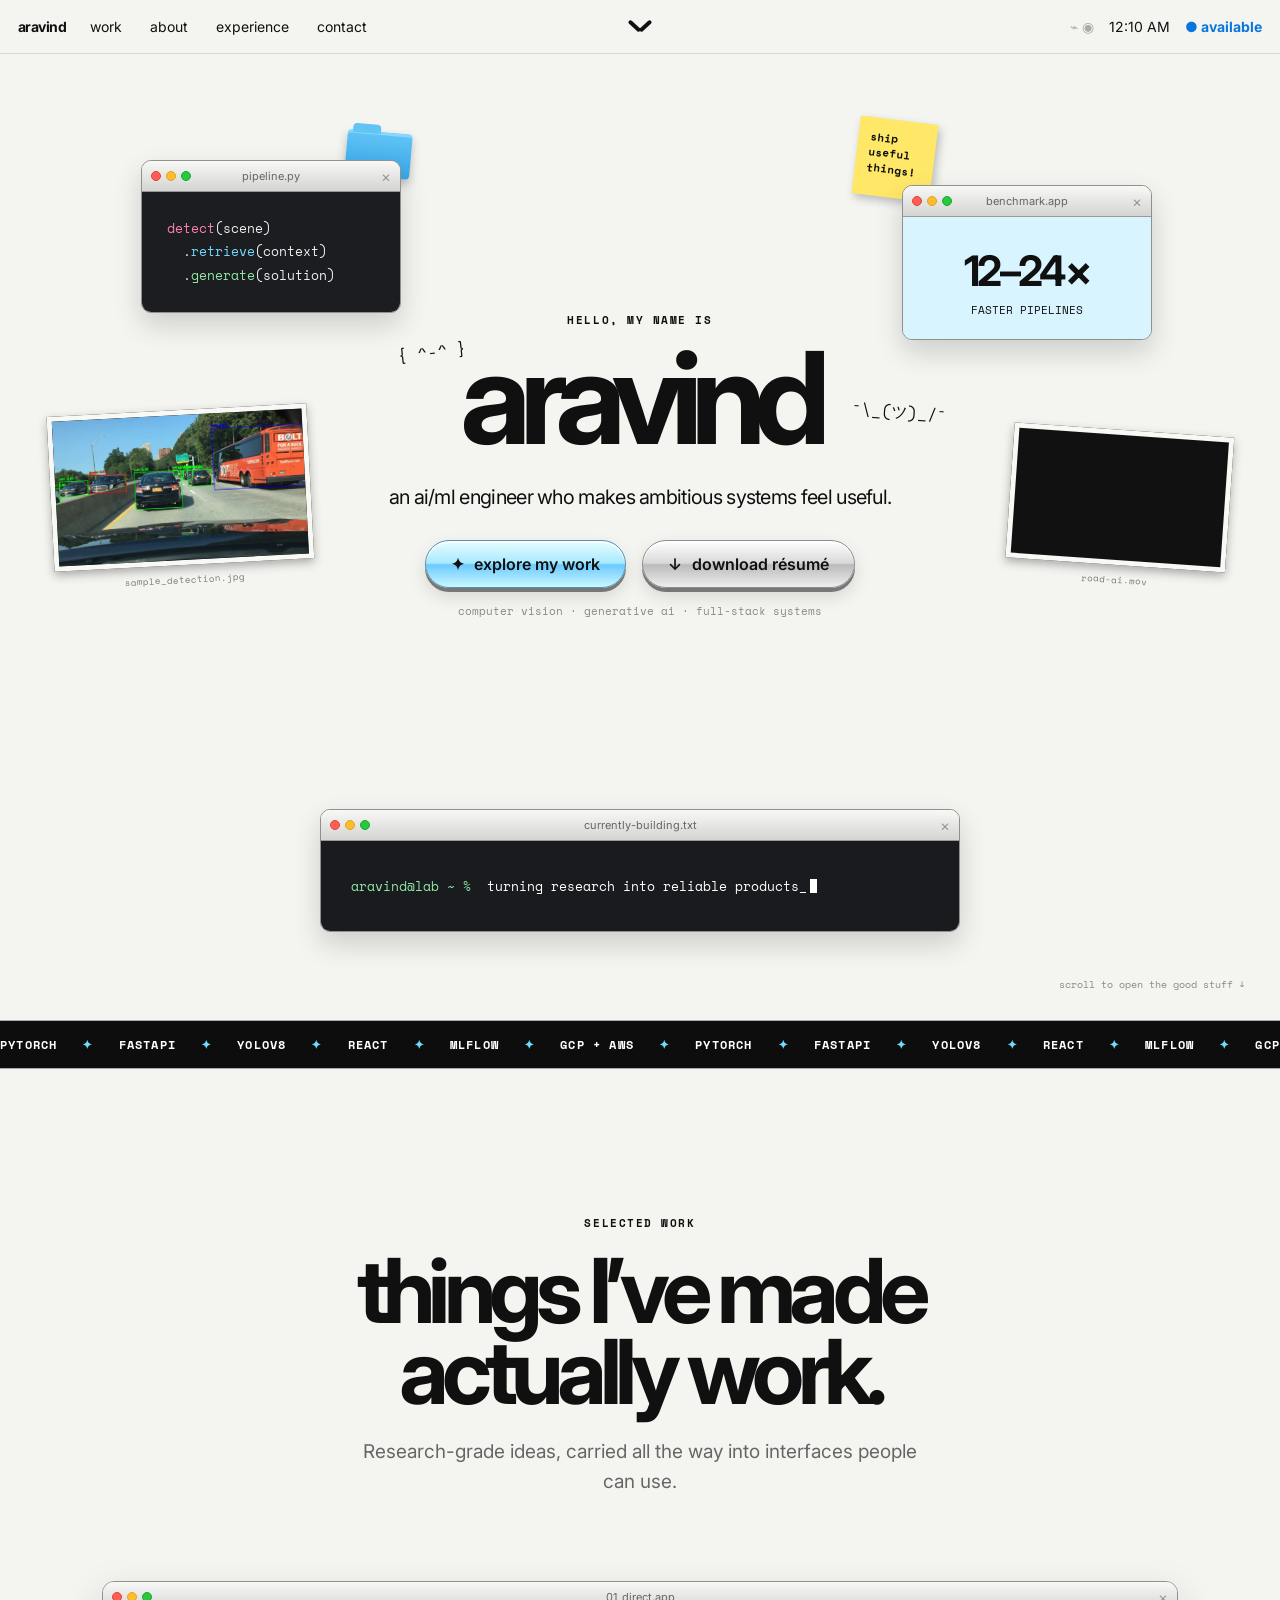
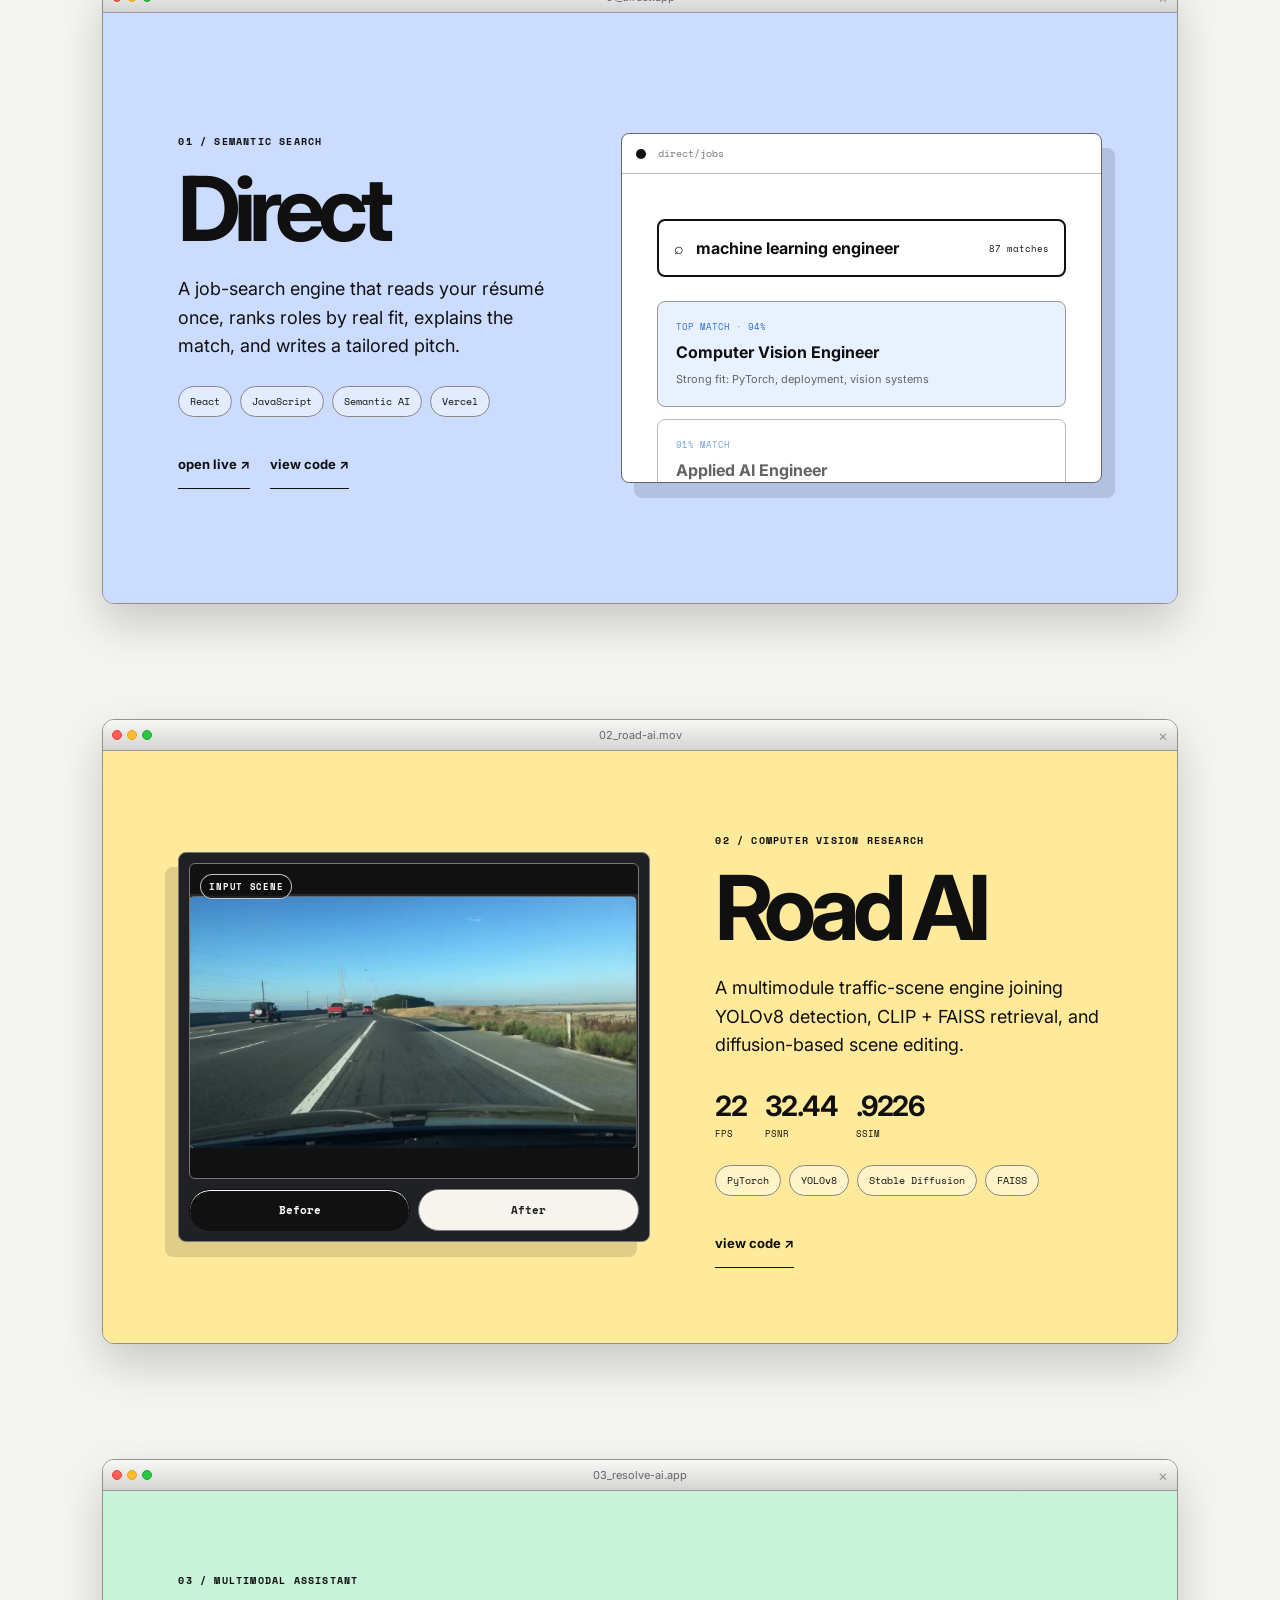
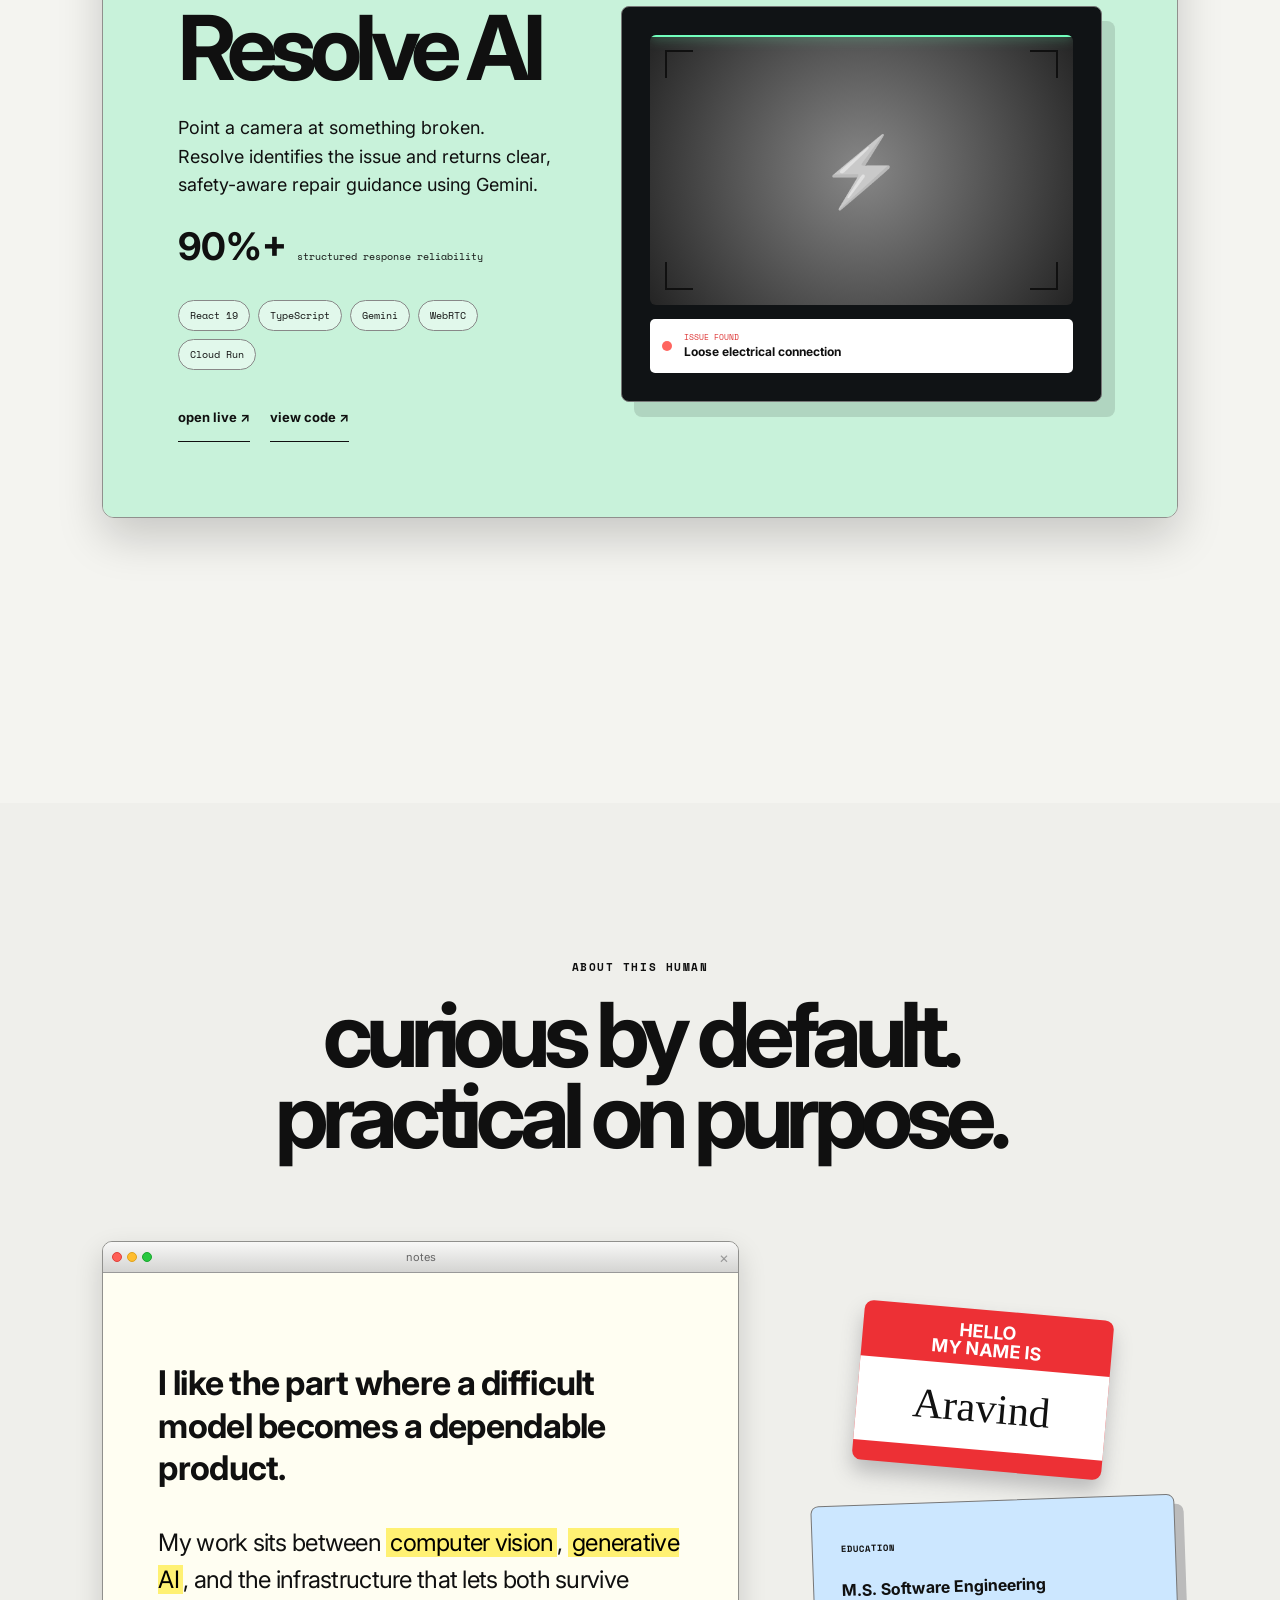
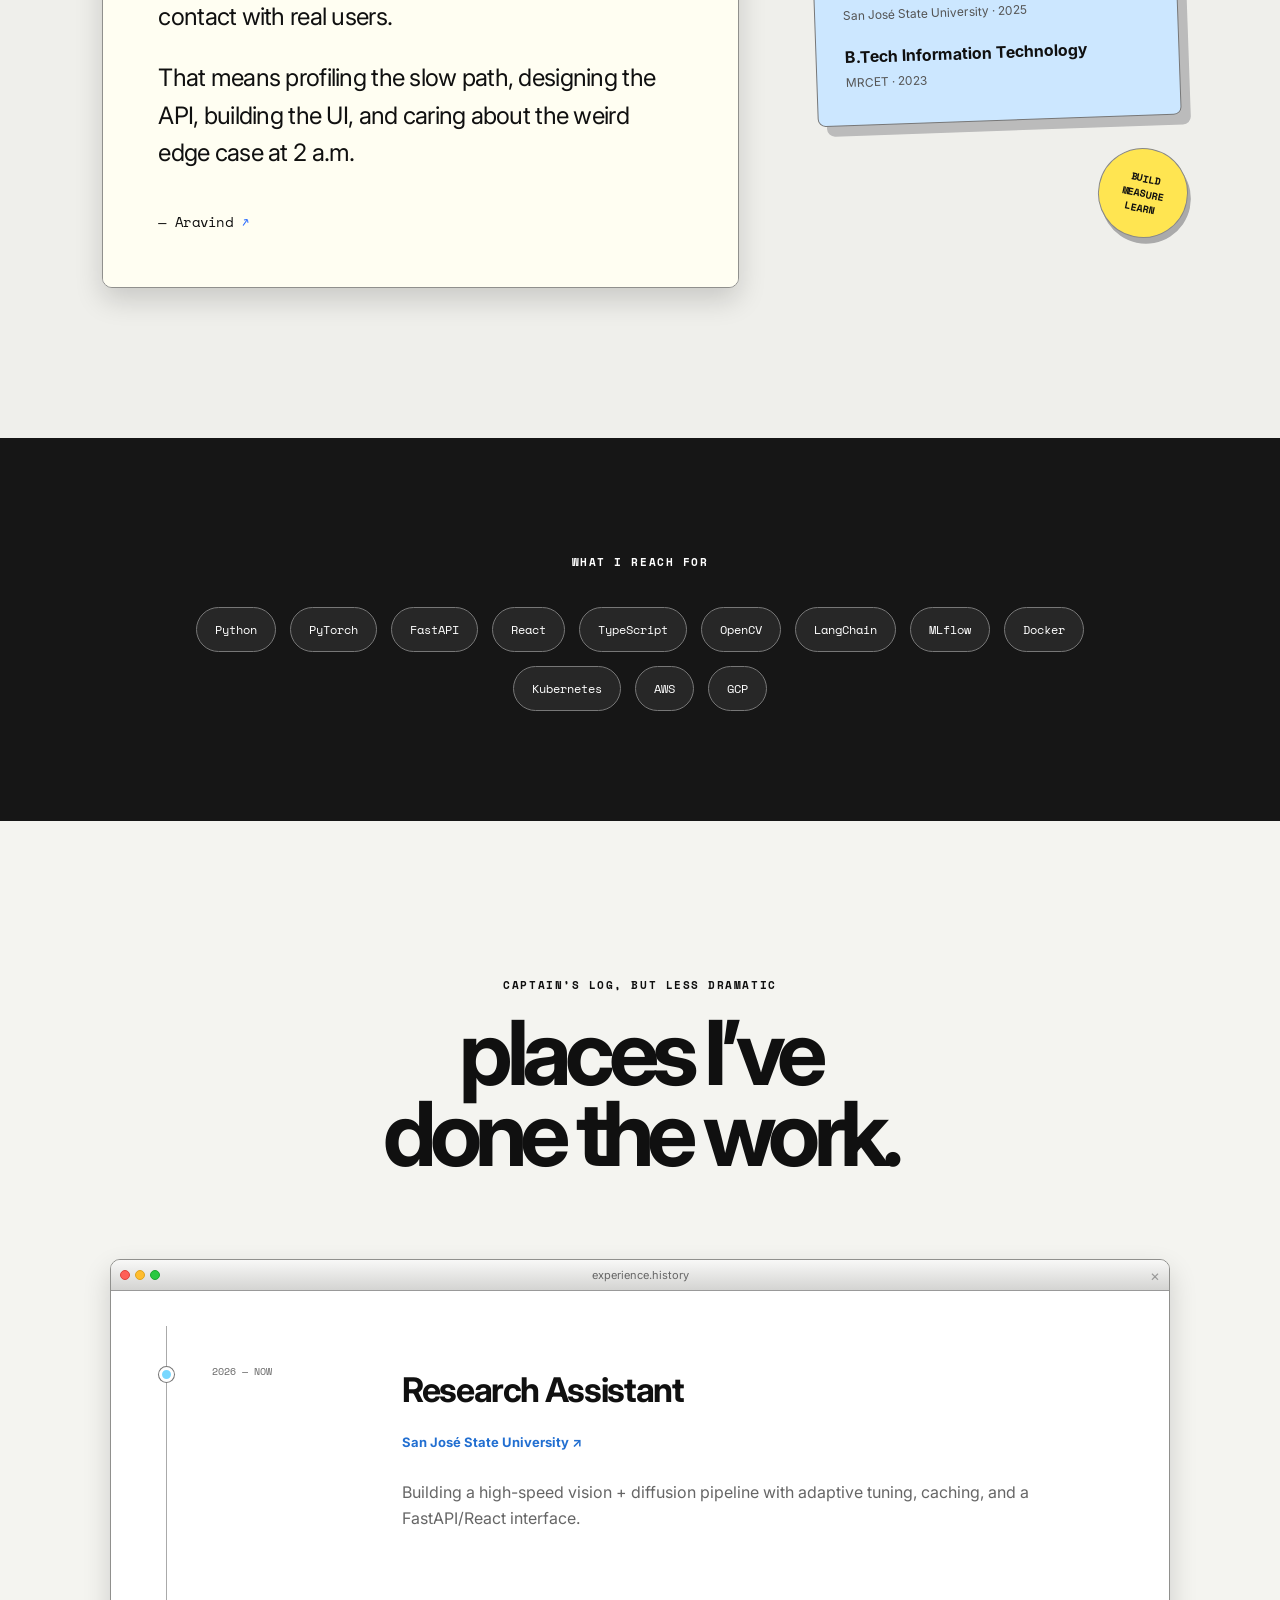
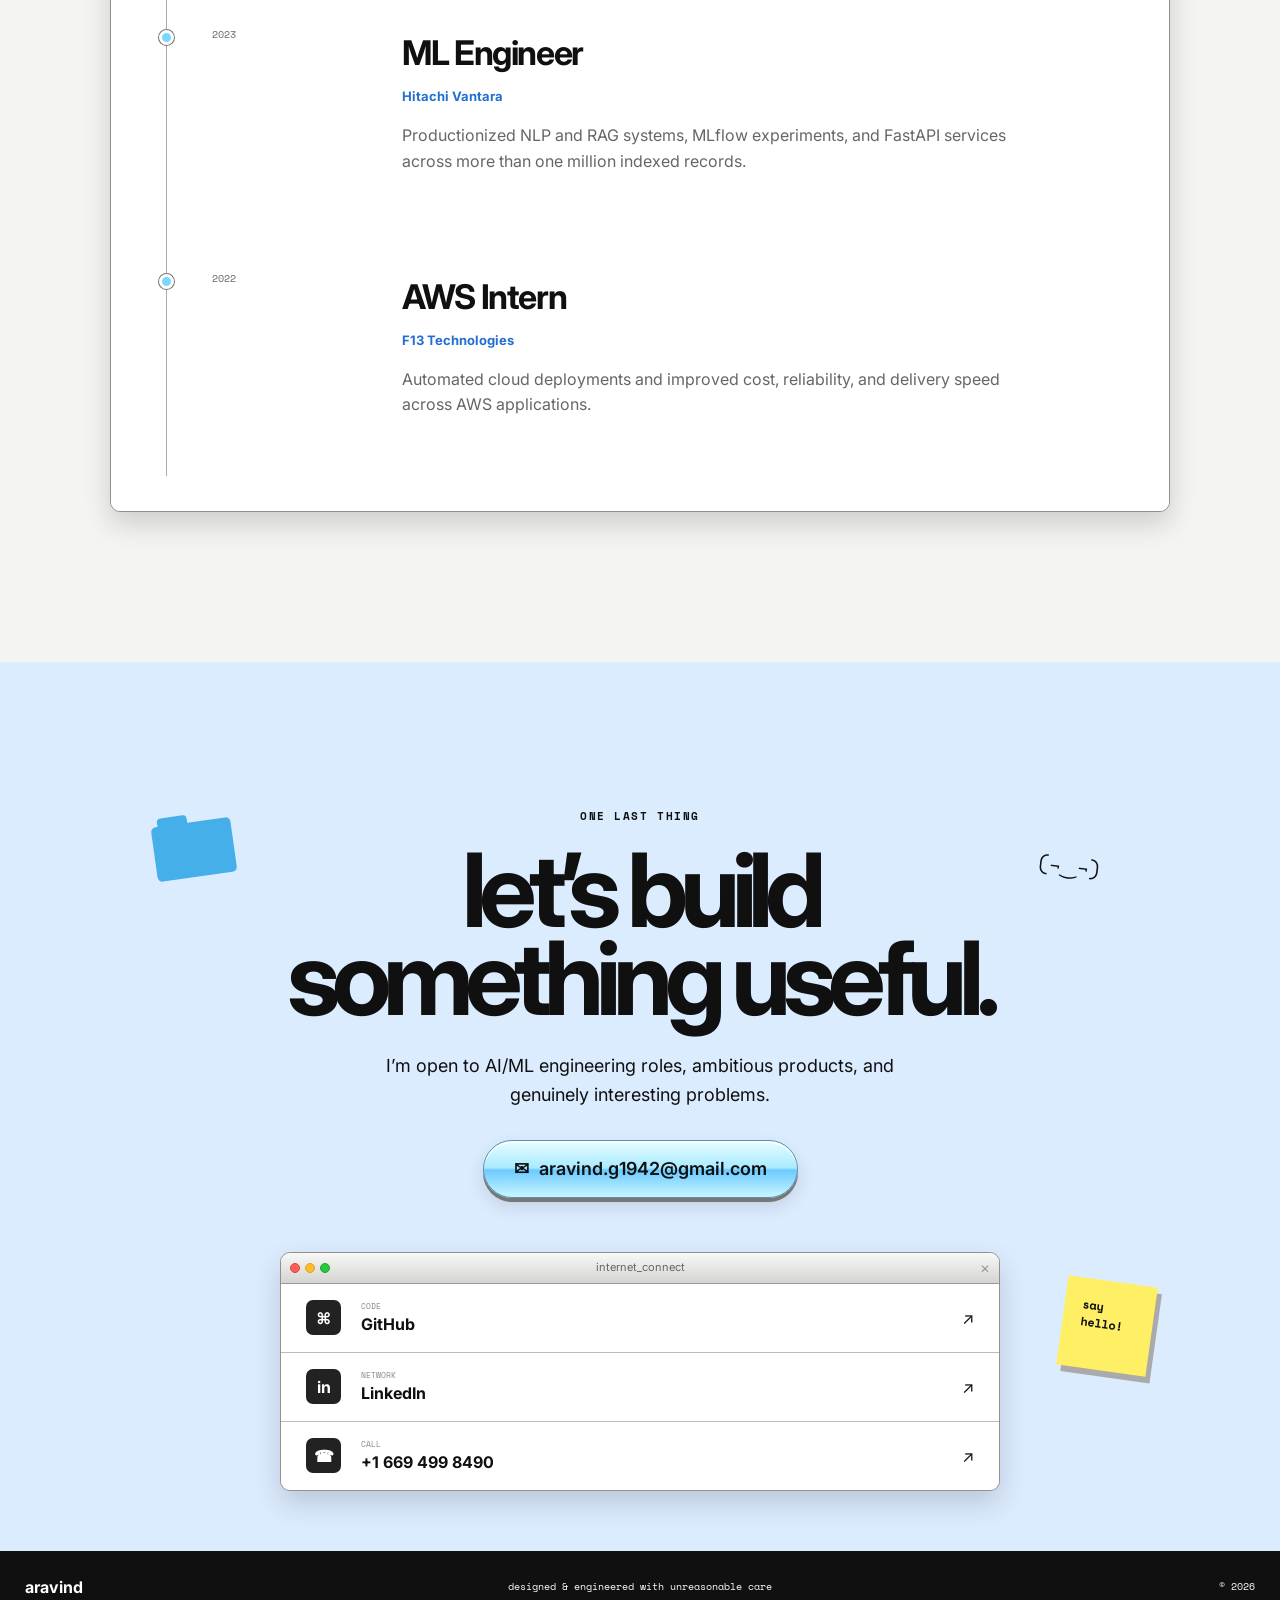
==== commit c8cbd03b: "Update contact email and fix connect panel" ====
--- a/index-1.html
+++ b/index-1.html
@@ -5,13 +5,29 @@
   <meta name="viewport" content="width=device-width,initial-scale=1">
   <meta name="description" content="Aravind Gudikandula — AI/ML engineer building useful computer vision, retrieval, and full-stack systems.">
   <meta name="theme-color" content="#f4f4f0">
+  <link rel="canonical" href="https://aravindg24.github.io/mywebsite/">
+  <meta property="og:type" content="website">
+  <meta property="og:url" content="https://aravindg24.github.io/mywebsite/">
+  <meta property="og:title" content="Aravind Gudikandula — AI/ML Engineer">
+  <meta property="og:description" content="Computer vision, generative AI, and full-stack systems—built to be useful.">
+  <meta property="og:image" content="https://aravindg24.github.io/mywebsite/assets/og-portfolio.png?v=3">
+  <meta property="og:image:secure_url" content="https://aravindg24.github.io/mywebsite/assets/og-portfolio.png?v=3">
+  <meta property="og:image:type" content="image/png">
+  <meta property="og:image:width" content="1200">
+  <meta property="og:image:height" content="630">
+  <meta property="og:image:alt" content="Aravind Gudikandula, AI/ML Engineer—computer vision, generative AI, and full-stack systems.">
+  <meta name="twitter:card" content="summary_large_image">
+  <meta name="twitter:title" content="Aravind Gudikandula — AI/ML Engineer">
+  <meta name="twitter:description" content="Computer vision, generative AI, and full-stack systems—built to be useful.">
+  <meta name="twitter:image" content="https://aravindg24.github.io/mywebsite/assets/og-portfolio.png?v=3">
+  <meta name="twitter:image:alt" content="Aravind Gudikandula, AI/ML Engineer—computer vision, generative AI, and full-stack systems.">
   <title>Aravind Gudikandula — AI/ML Engineer</title>
   <link rel="preconnect" href="https://fonts.googleapis.com">
   <link rel="preconnect" href="https://fonts.gstatic.com" crossorigin>
   <link href="https://fonts.googleapis.com/css2?family=Inter:wght@400;500;600;700&family=Space+Mono:wght@400;700&display=swap" rel="stylesheet">
   <link rel="stylesheet" href="clicky.css">
   <link rel="stylesheet" href="clicky-theme.css">
-  <link rel="stylesheet" href="clicky-audit.css?v=5">
+  <link rel="stylesheet" href="clicky-audit.css?v=7">
 </head>
 <body>
   <a class="skip-link" href="#main">Skip to content</a>
@@ -23,7 +39,7 @@
       <summary>menu</summary>
       <nav aria-label="Mobile portfolio sections"><a href="#work">work</a><a href="#about">about</a><a href="#experience">experience</a><a href="#contact">contact</a></nav>
     </details>
-    <div class="menu-status"><span class="status-icons" aria-hidden="true">⌁ ◉</span><span id="clock">9:41 AM</span><a class="top-cta" href="mailto:aravindg@duck.com">● available</a></div>
+    <div class="menu-status"><span class="status-icons" aria-hidden="true">⌁ ◉</span><span id="clock">9:41 AM</span><a class="top-cta" href="mailto:aravind.g1942@gmail.com">● available</a></div>
   </header>
   <main id="main">
     <section class="hero dotted" id="home" aria-labelledby="hero-title">
@@ -47,7 +63,7 @@
     </section>
     <section class="about-section" id="about" aria-labelledby="about-title"><div class="about-stage dotted"><div class="section-intro reveal"><span class="kicker">about this human</span><h2 id="about-title">curious by default.<br>practical on purpose.</h2></div><div class="about-grid"><div class="window notes-window reveal"><div class="window-bar"><span class="traffic"><i></i><i></i><i></i></span><span>notes</span><b>×</b></div><div class="notes-copy"><p>I like the part where a difficult model becomes a dependable product.</p><p>My work sits between <mark>computer vision</mark>, <mark>generative AI</mark>, and the infrastructure that lets both survive contact with real users.</p><p>That means profiling the slow path, designing the API, building the UI, and caring about the weird edge case at 2 a.m.</p><div class="signature">— Aravind <span>↗</span></div></div></div><div class="about-side reveal"><div class="hello-card"><span>HELLO<br>MY NAME IS</span><strong>Aravind</strong></div><div class="education-card"><span>EDUCATION</span><b>M.S. Software Engineering</b><p>San José State University · 2025</p><b>B.Tech Information Technology</b><p>MRCET · 2023</p></div><div class="tiny-sticker">BUILD<br>MEASURE<br>LEARN</div></div></div></div><div class="skills-board reveal"><span class="kicker">what I reach for</span><div class="skill-cloud"><span>Python</span><span>PyTorch</span><span>FastAPI</span><span>React</span><span>TypeScript</span><span>OpenCV</span><span>LangChain</span><span>MLflow</span><span>Docker</span><span>Kubernetes</span><span>AWS</span><span>GCP</span></div></div></section>
     <section class="experience-section dotted" id="experience" aria-labelledby="experience-title"><div class="section-intro reveal"><span class="kicker">captain’s log, but less dramatic</span><h2 id="experience-title">places I’ve<br>done the work.</h2></div><div class="timeline-window window reveal"><div class="window-bar"><span class="traffic"><i></i><i></i><i></i></span><span>experience.history</span><b>×</b></div><div class="timeline-list"><article><time>2026 — NOW</time><div><h3>Research Assistant</h3><a href="https://www.sjsu.edu/" target="_blank" rel="noreferrer">San José State University ↗</a><p>Building a high-speed vision + diffusion pipeline with adaptive tuning, caching, and a FastAPI/React interface.</p></div><span class="timeline-dot"></span></article><article><time>2023</time><div><h3>ML Engineer</h3><strong>Hitachi Vantara</strong><p>Productionized NLP and RAG systems, MLflow experiments, and FastAPI services across more than one million indexed records.</p></div><span class="timeline-dot"></span></article><article><time>2022</time><div><h3>AWS Intern</h3><strong>F13 Technologies</strong><p>Automated cloud deployments and improved cost, reliability, and delivery speed across AWS applications.</p></div><span class="timeline-dot"></span></article></div></div></section>
-    <section class="contact-section" id="contact" aria-labelledby="contact-title"><div class="contact-chaos dotted"><div class="floaty contact-folder" aria-hidden="true"><span></span></div><div class="floaty contact-face" aria-hidden="true">(¬‿¬)</div><div class="floaty contact-sticky" aria-hidden="true">say<br>hello!</div><div class="contact-copy reveal"><span class="kicker">one last thing</span><h2 id="contact-title">let’s build<br>something useful.</h2><p>I’m open to AI/ML engineering roles, ambitious products, and genuinely interesting problems.</p><a class="aqua-button large" href="mailto:aravindg@duck.com"><span>✉</span> aravindg@duck.com</a></div><div class="window contact-window reveal"><div class="window-bar"><span class="traffic"><i></i><i></i><i></i></span><span>internet_connect</span><b>×</b></div><a href="https://github.com/aravindg24" target="_blank" rel="noreferrer"><span>⌘</span><div><small>CODE</small><b>GitHub</b></div><i>↗</i></a><a href="https://linkedin.com/in/aravind-gudikandula" target="_blank" rel="noreferrer"><span>in</span><div><small>NETWORK</small><b>LinkedIn</b></div><i>↗</i></a><a href="tel:+16694998490"><span>☎</span><div><small>CALL</small><b>+1 669 499 8490</b></div><i>↗</i></a></div></div></section>
+    <section class="contact-section" id="contact" aria-labelledby="contact-title"><div class="contact-chaos dotted"><div class="floaty contact-folder" aria-hidden="true"><span></span></div><div class="floaty contact-face" aria-hidden="true">(¬‿¬)</div><div class="floaty contact-sticky" aria-hidden="true">say<br>hello!</div><div class="contact-copy reveal"><span class="kicker">one last thing</span><h2 id="contact-title">let’s build<br>something useful.</h2><p>I’m open to AI/ML engineering roles, ambitious products, and genuinely interesting problems.</p><a class="aqua-button large" href="mailto:aravind.g1942@gmail.com"><span>✉</span> aravind.g1942@gmail.com</a></div><div class="window contact-window reveal"><div class="window-bar"><span class="traffic"><i></i><i></i><i></i></span><span>internet_connect</span><b>×</b></div><a href="https://github.com/aravindg24" target="_blank" rel="noreferrer"><span>⌘</span><div><small>CODE</small><b>GitHub</b></div><i>↗</i></a><a href="https://linkedin.com/in/aravind-gudikandula" target="_blank" rel="noreferrer"><span>in</span><div><small>NETWORK</small><b>LinkedIn</b></div><i>↗</i></a><a href="tel:+16694998490"><span>☎</span><div><small>CALL</small><b>+1 669 499 8490</b></div><i>↗</i></a></div></div></section>
   </main>
   <footer><a href="#home">aravind</a><span>designed & engineered with unreasonable care</span><span>© 2026</span></footer>
   <script src="clicky.js" defer></script>
--- a/clicky-audit.css
+++ b/clicky-audit.css
@@ -1,5 +1,7 @@
 /* Audited layout refinements for index-1.html only. */
 body{line-height:1.5}
+/* Content must remain readable even when scroll animation scripts are delayed or blocked. */
+.reveal,.reveal.visible{opacity:1;transform:none}
 section[id]{scroll-margin-top:54px}
 a:focus-visible,summary:focus-visible{outline:3px solid #1676e5;outline-offset:4px;border-radius:4px}
 .wordmark,.top-cta,.desktop-nav a{min-height:44px;display:inline-flex;align-items:center}
@@ -12,6 +14,10 @@
 .timeline-list a{min-height:44px;display:inline-flex;align-items:center}
 .contact-chaos{min-height:auto;padding:140px max(24px,8vw) 60px}
 .contact-window,.contact-window.reveal,.contact-window.reveal.visible{position:relative;left:auto;right:auto;bottom:auto;width:min(720px,72vw);margin:54px auto 0;transform:none}
+.contact-window .window-bar{display:grid;grid-template-columns:1fr auto 1fr;align-items:center}
+.contact-window .window-bar>.traffic{justify-self:start}
+.contact-window .window-bar>span:nth-child(2){justify-self:center;line-height:1}
+.contact-window .window-bar>b{justify-self:end}
 .contact-copy .aqua-button{width:auto;max-width:100%}
 footer>a{min-height:44px;display:inline-flex;align-items:center}
 .photo-a{width:260px;left:4%;top:410px}
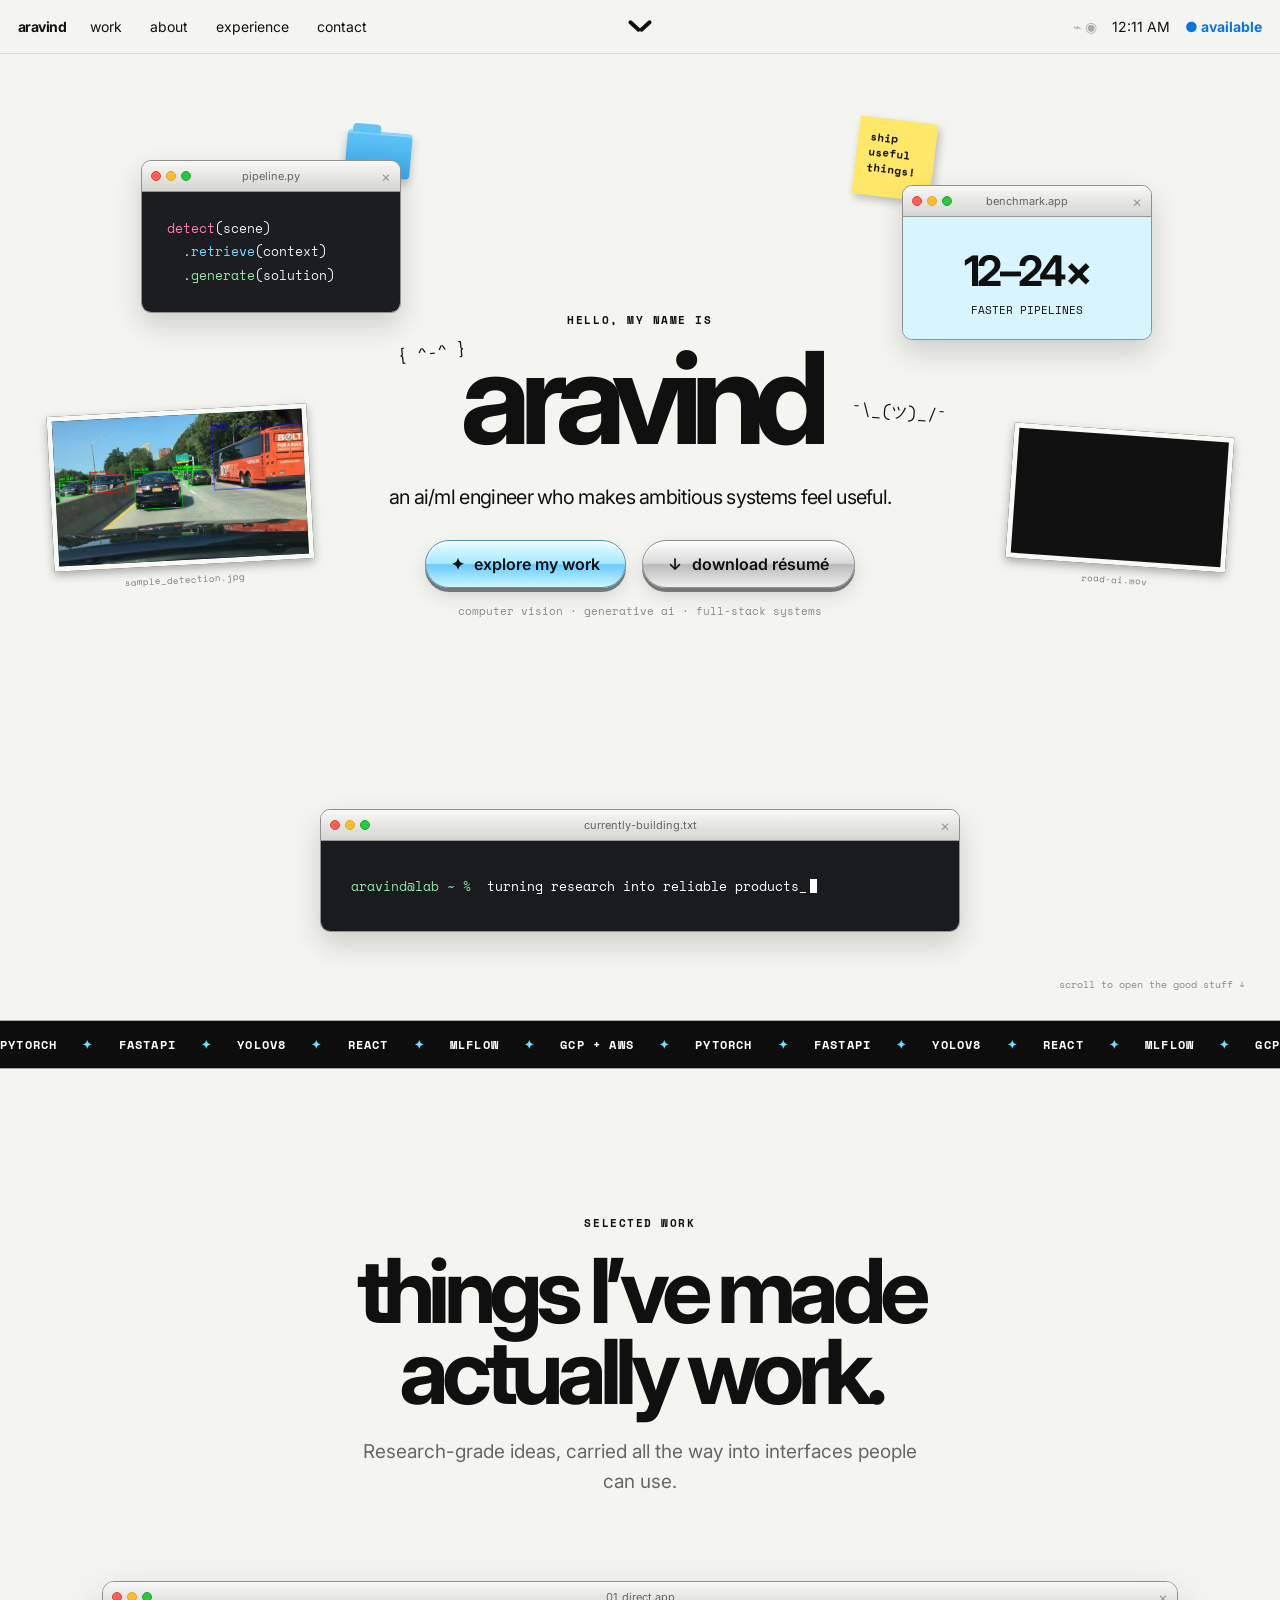
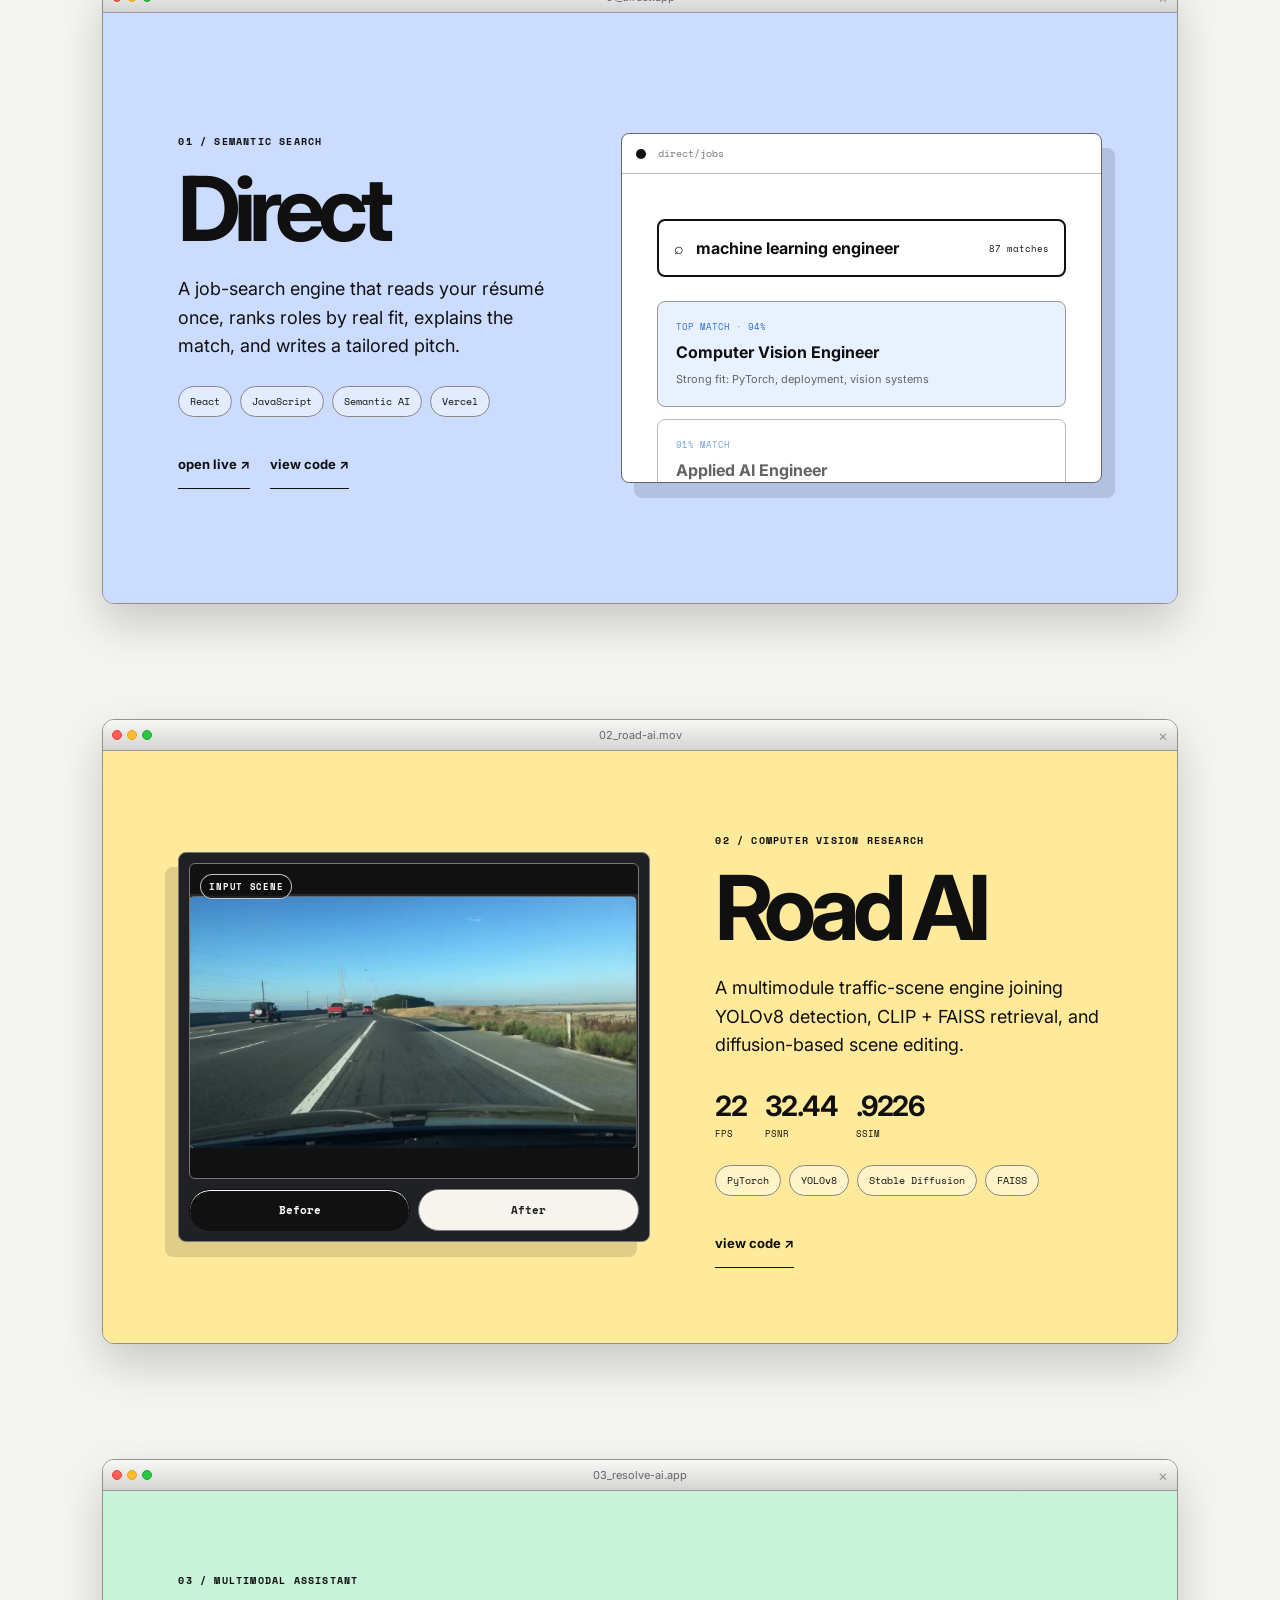
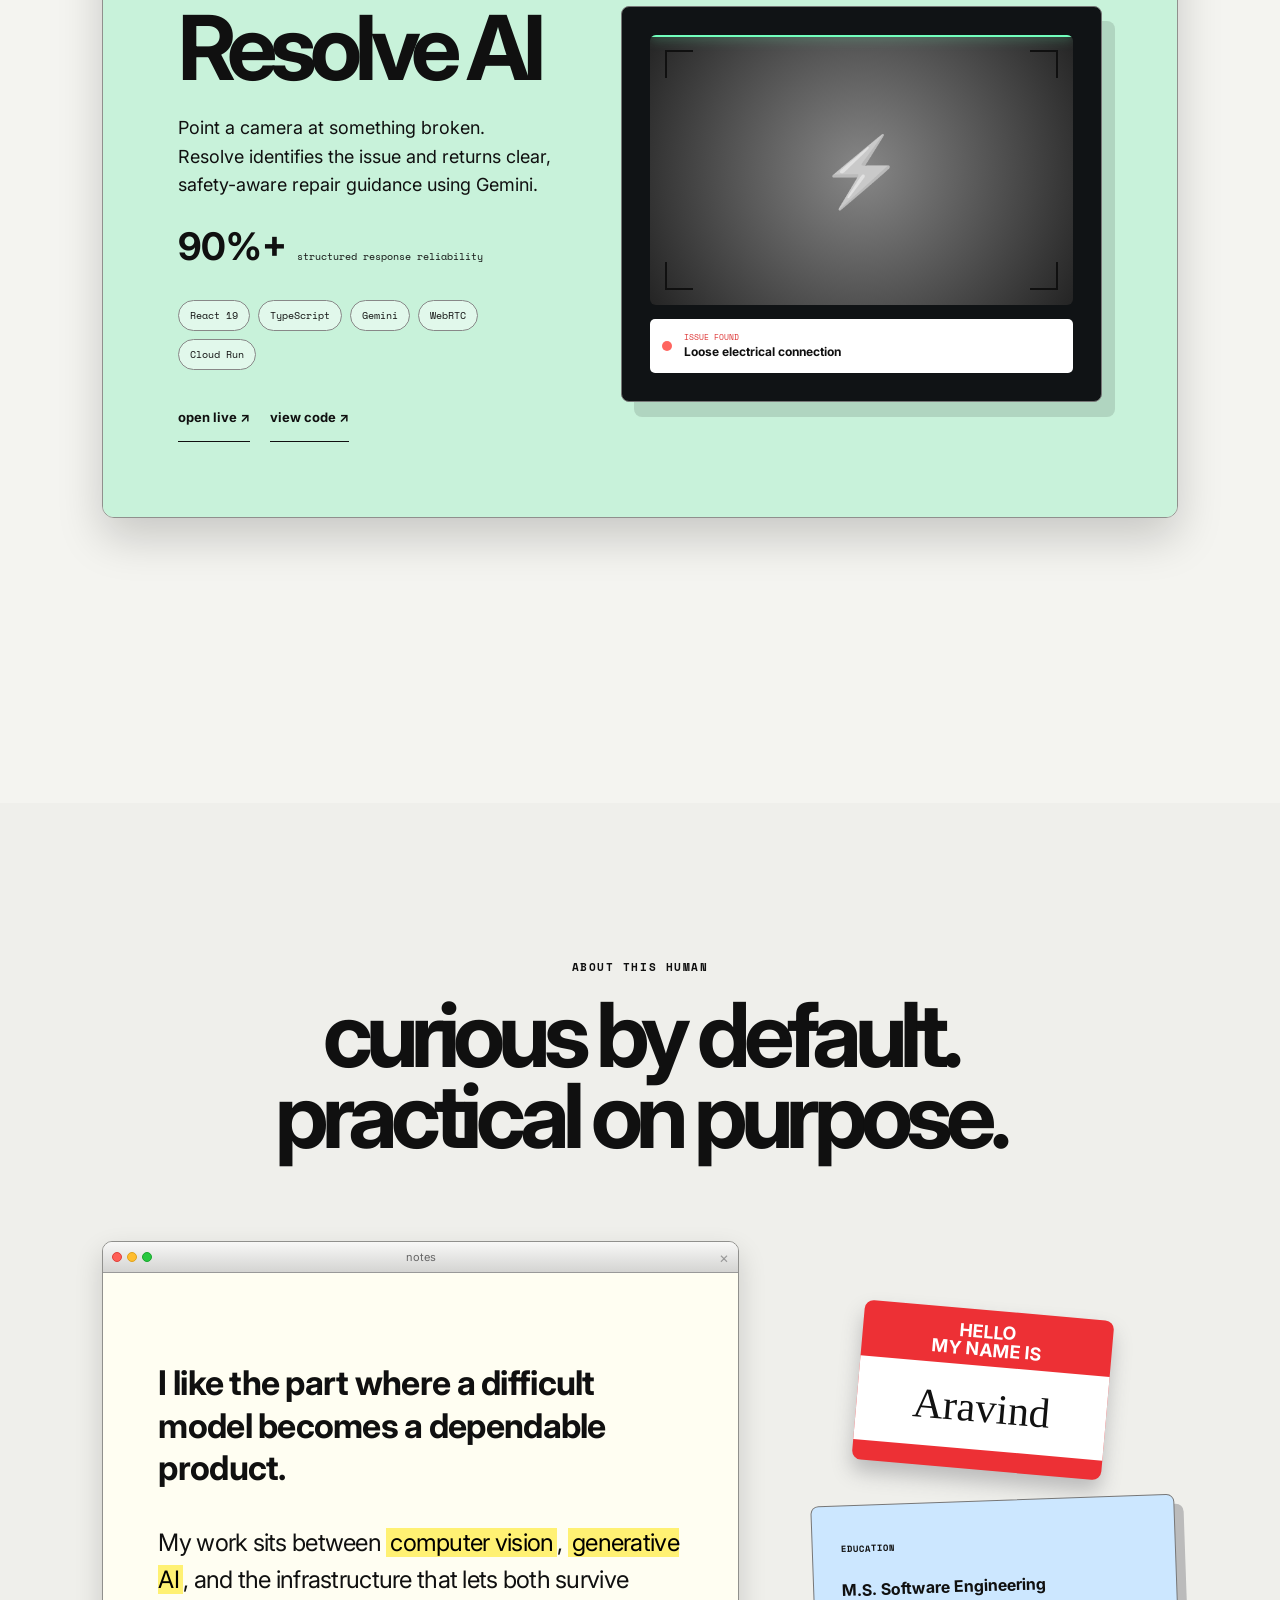
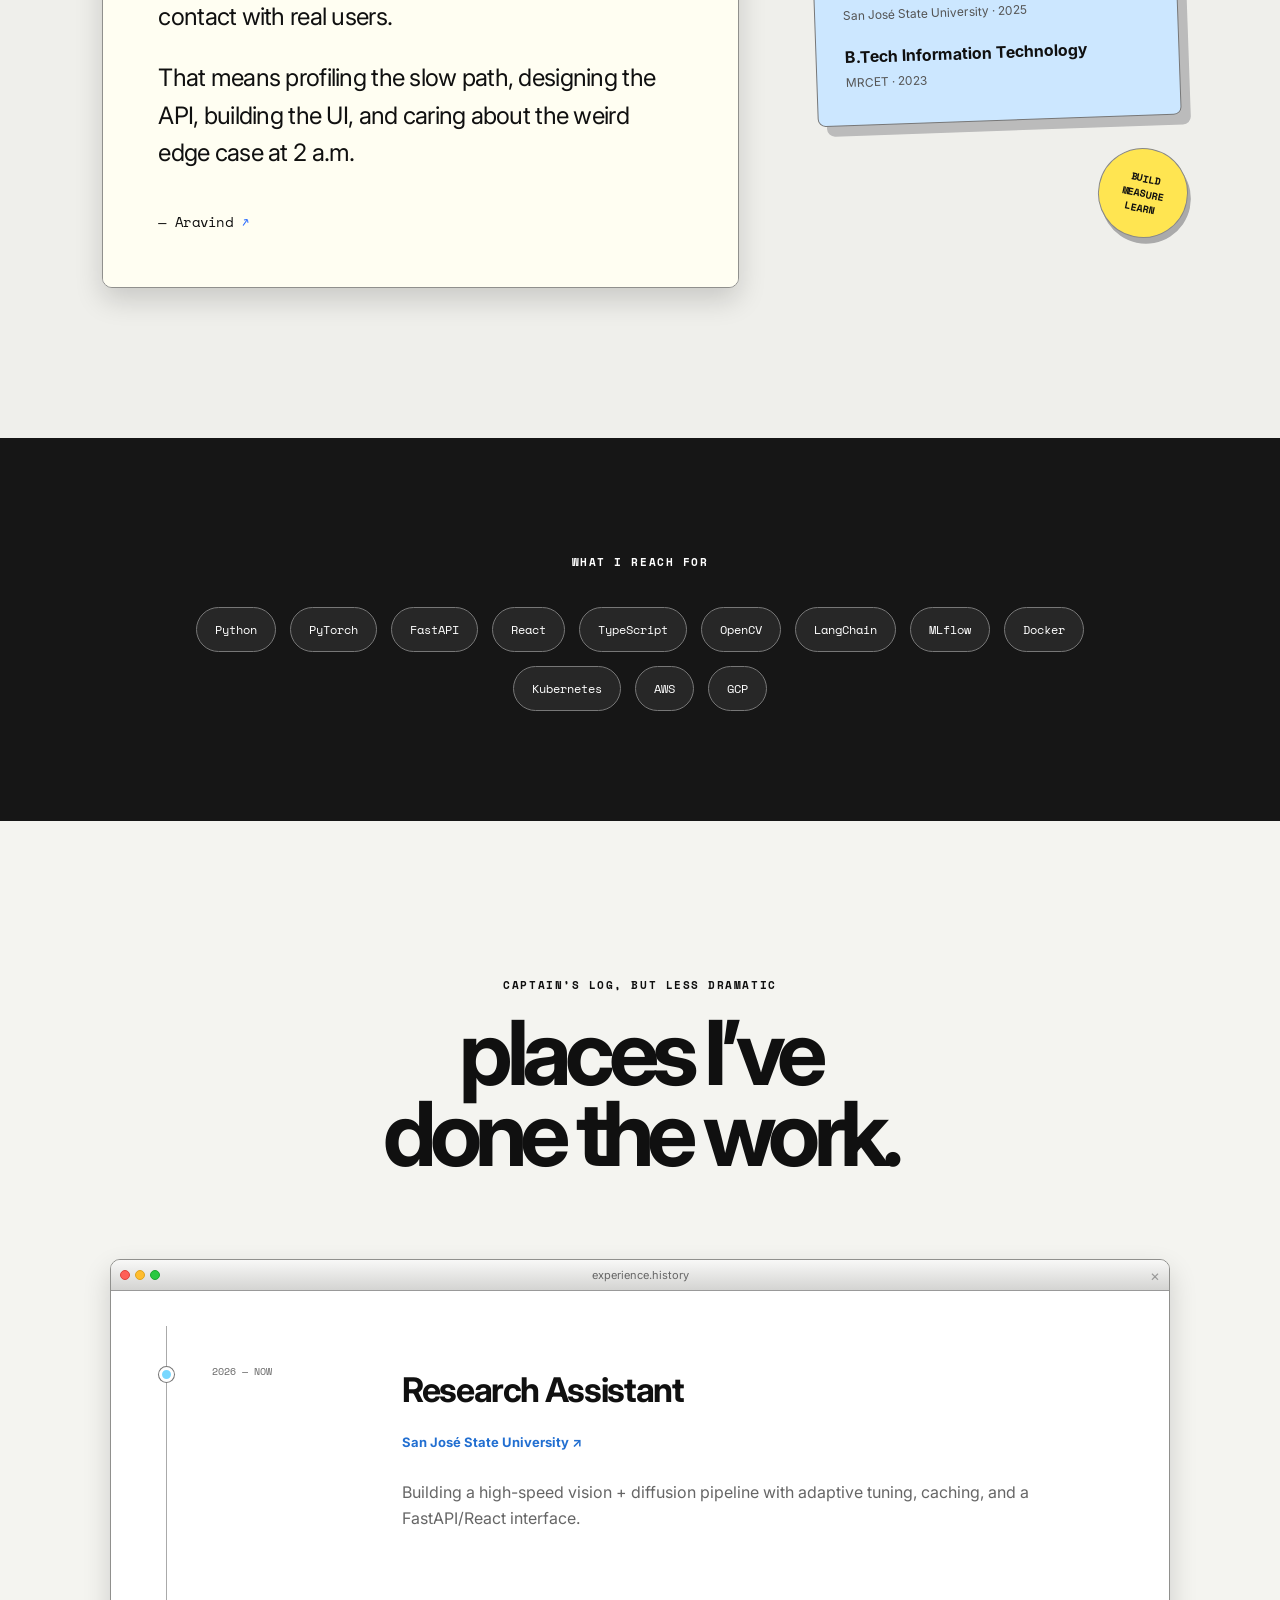
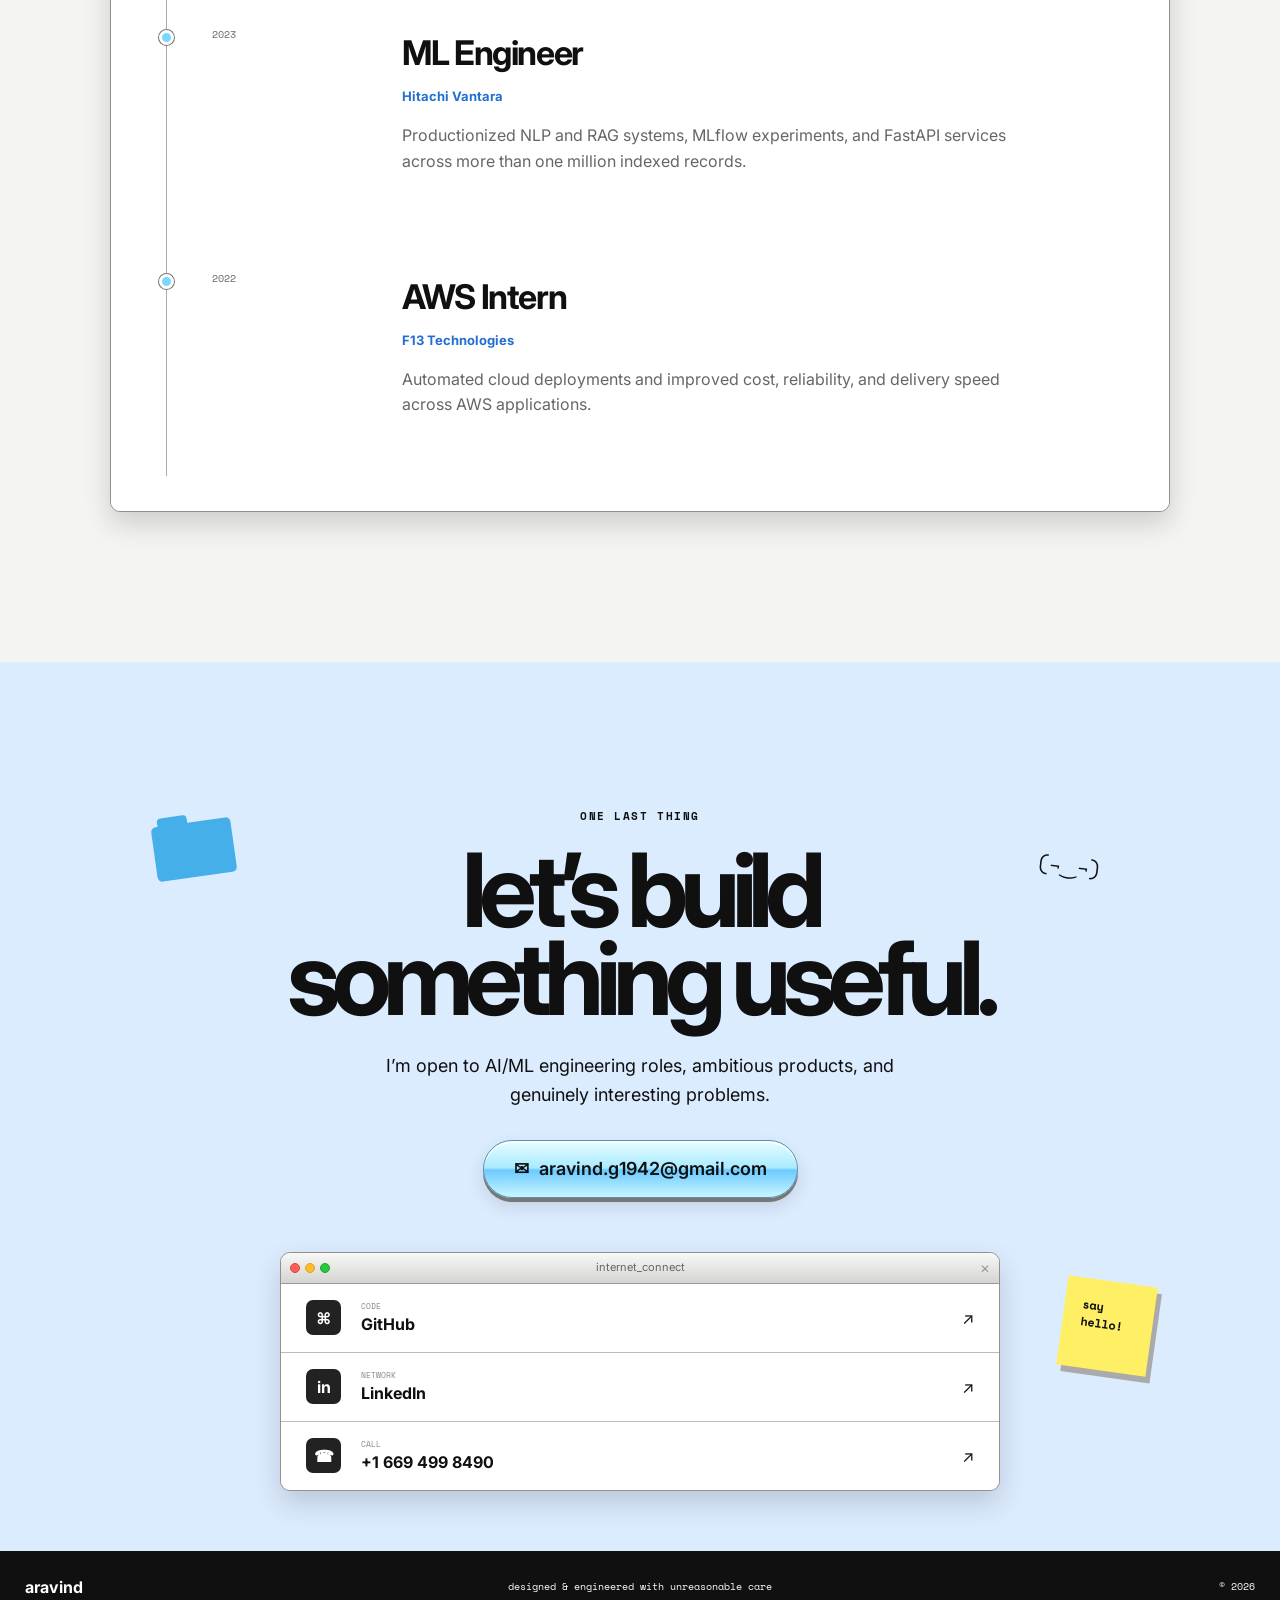
==== commit 4f9f63fe: "Merge remote-tracking branch 'origin/main'" ====
--- a/index-1.html
+++ b/index-1.html
@@ -50,7 +50,7 @@
   .<span class="blue">retrieve</span>(context)
   .<span class="green">generate</span>(solution)</pre></div>
       <div class="window floaty metric-window" data-drift="12" aria-label="A metric window showing 12 to 24 times faster"><div class="window-bar"><span class="traffic"><i></i><i></i><i></i></span><span>benchmark.app</span><b>×</b></div><div class="metric-content"><strong>12–24×</strong><span>faster pipelines</span></div></div>
-      <div class="hero-copy"><span class="eyebrow">HELLO, MY NAME IS</span><h1 id="hero-title">aravind</h1><p>an ai/ml engineer who makes ambitious systems feel useful.</p><div class="hero-actions"><a class="aqua-button" href="#work"><span>✦</span> explore my work</a><a class="silver-button" href="Aravind_Gudikandula_.pdf" download><span>↓</span> download résumé</a></div><small>computer vision · generative ai · full-stack systems</small></div>
+      <div class="hero-copy"><span class="eyebrow">HELLO, MY NAME IS</span><h1 id="hero-title">aravind</h1><p>an ai/ml engineer who makes ambitious systems feel useful.</p><div class="hero-actions"><a class="aqua-button" href="#work"><span>✦</span> explore my work</a><a class="silver-button" href="Aravind_G_.pdf" download><span>↓</span> download résumé</a></div><small>computer vision · generative ai · full-stack systems</small></div>
       <div class="window hero-console" data-drift="5" aria-label="Currently building status"><div class="window-bar"><span class="traffic"><i></i><i></i><i></i></span><span>currently-building.txt</span><b>×</b></div><div class="console-body"><span class="terminal-prompt">aravind@lab ~ %</span><span class="typing-line" data-text="turning research into reliable products_"></span></div></div>
       <a class="scroll-note" href="#work">scroll to open the good stuff ↓</a>
     </section>
